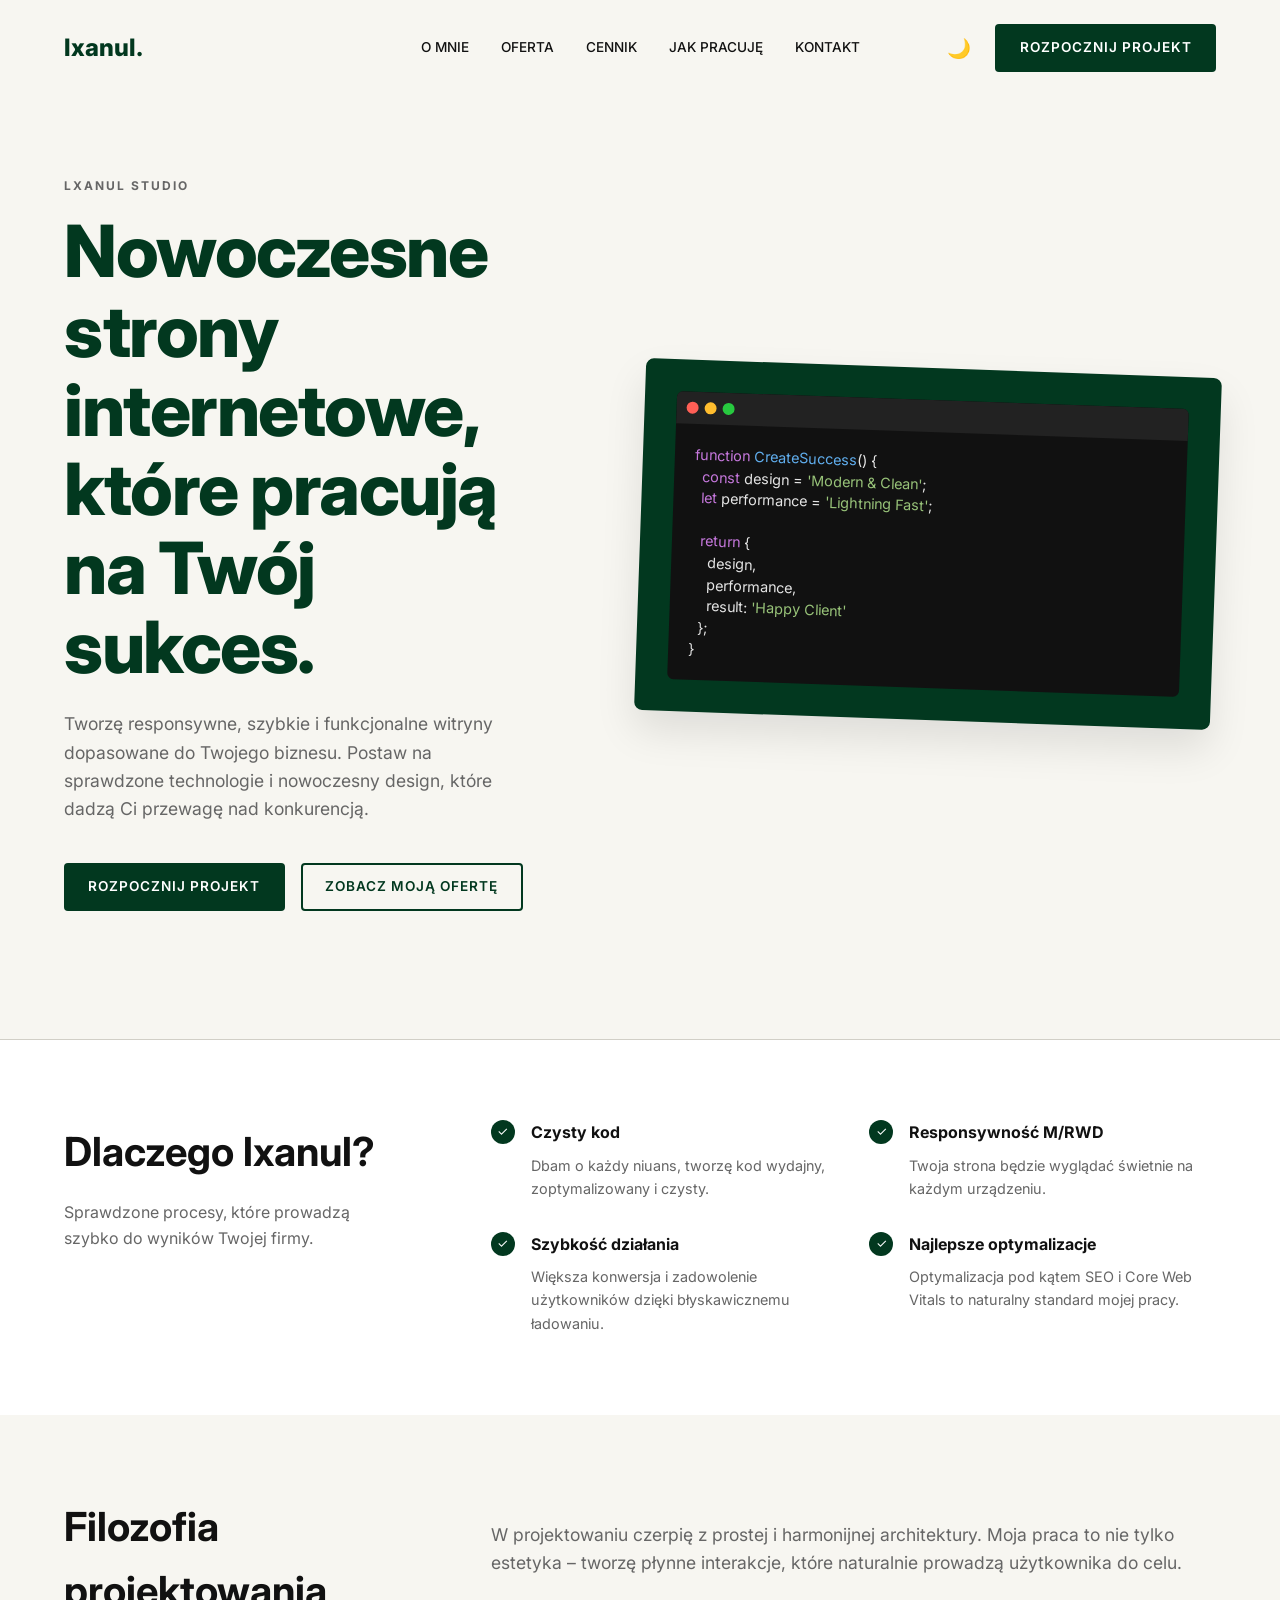
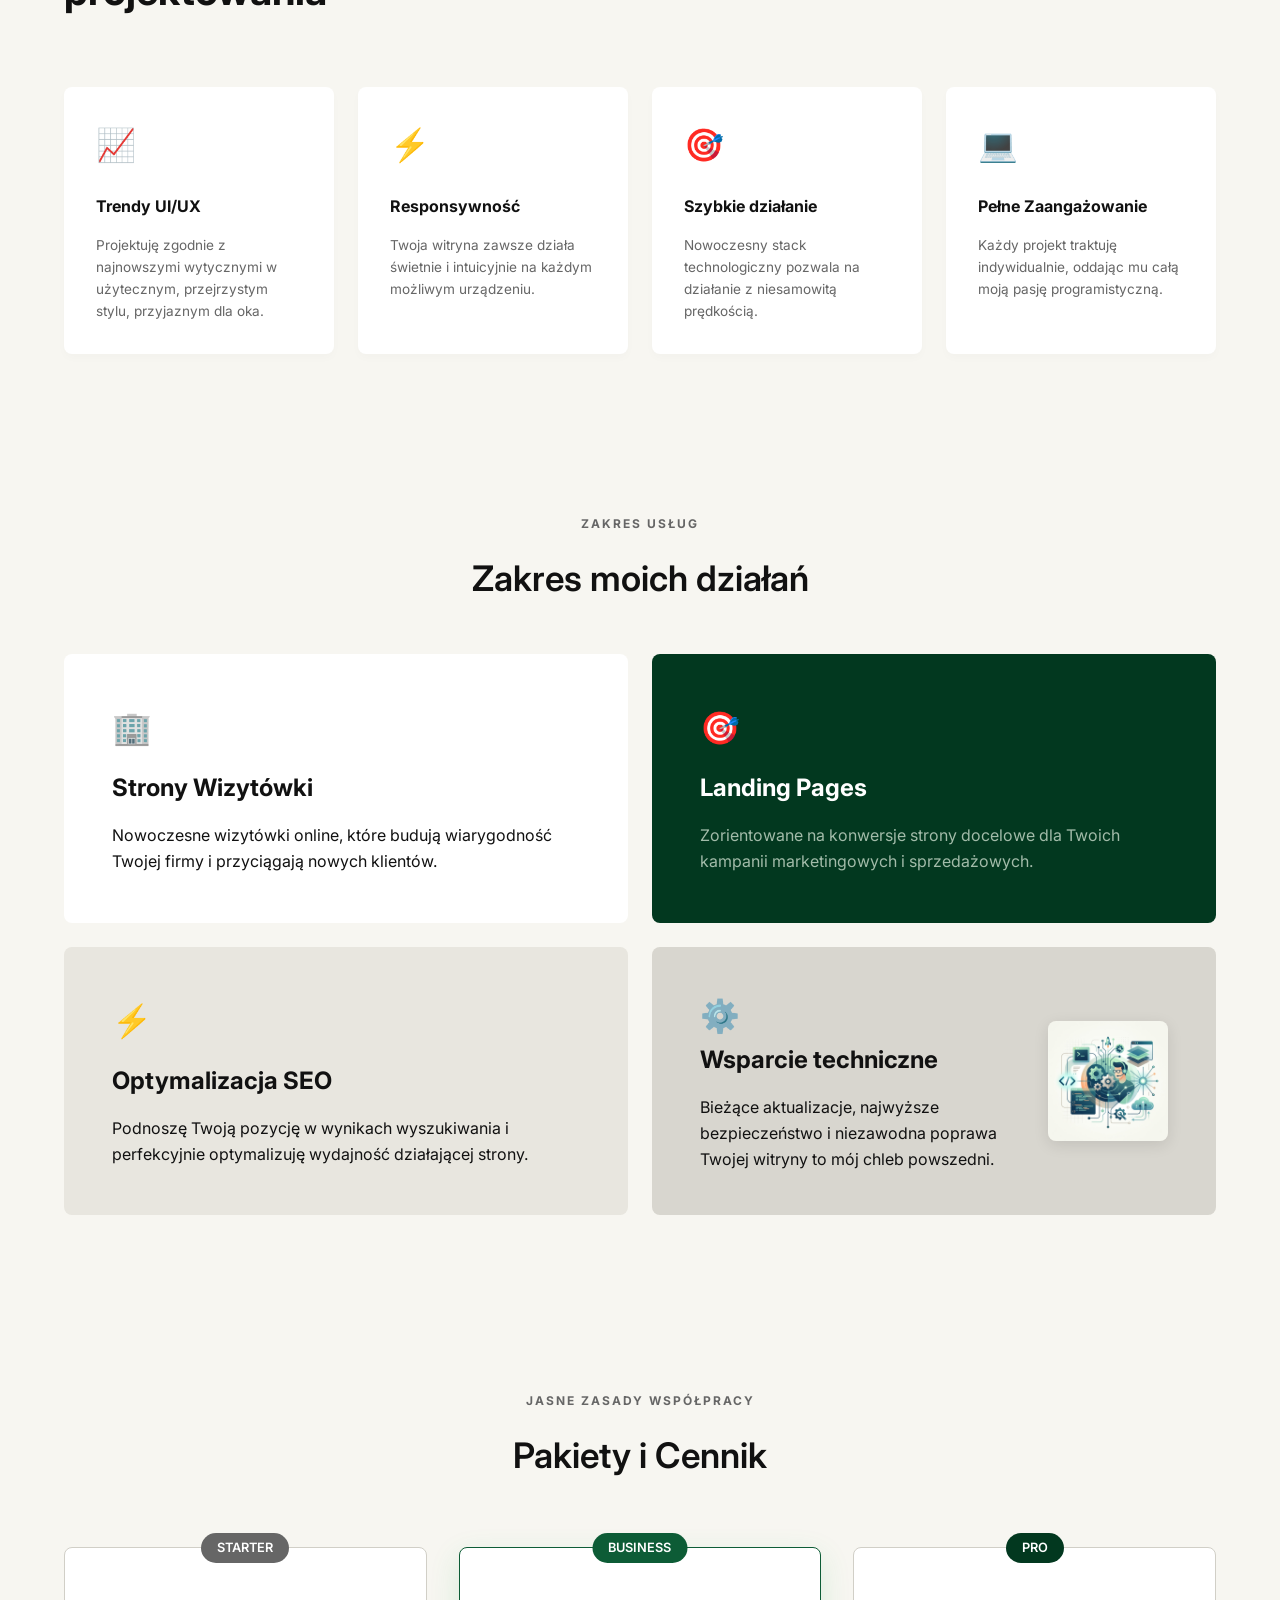
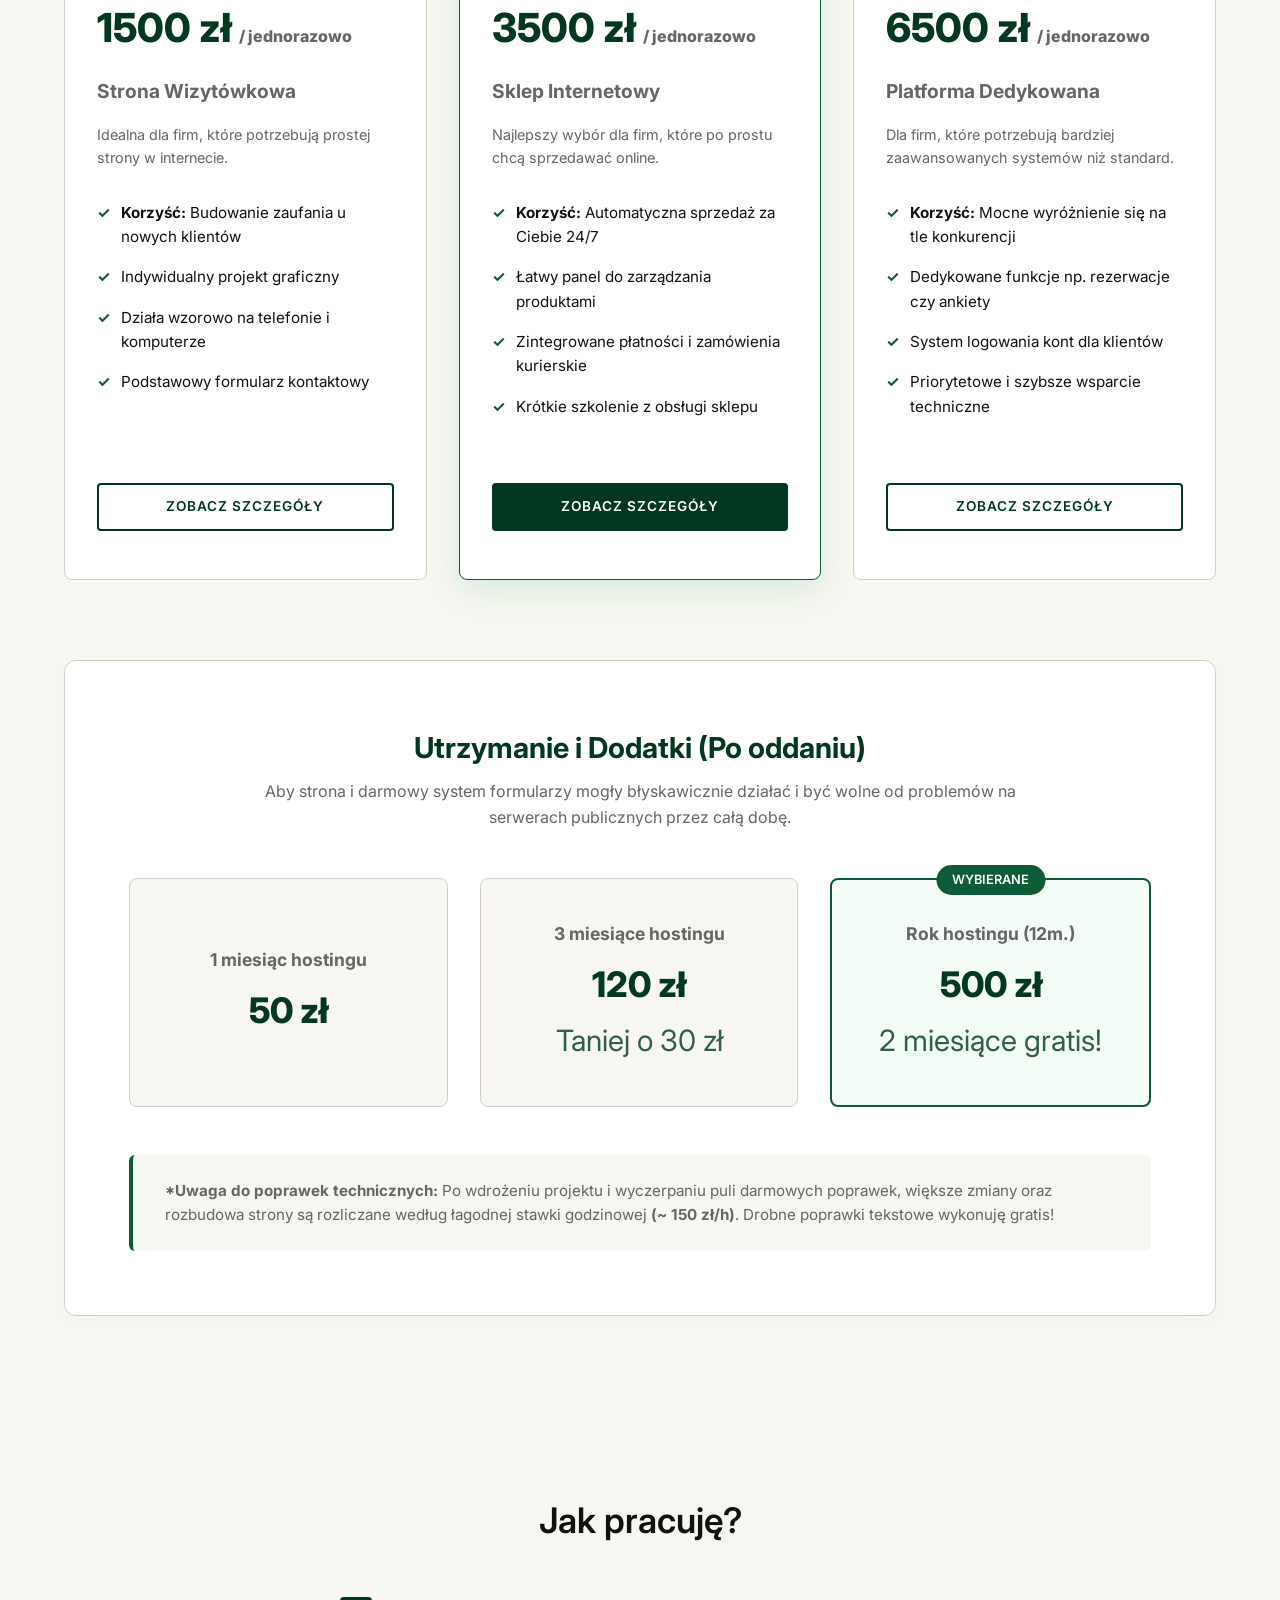
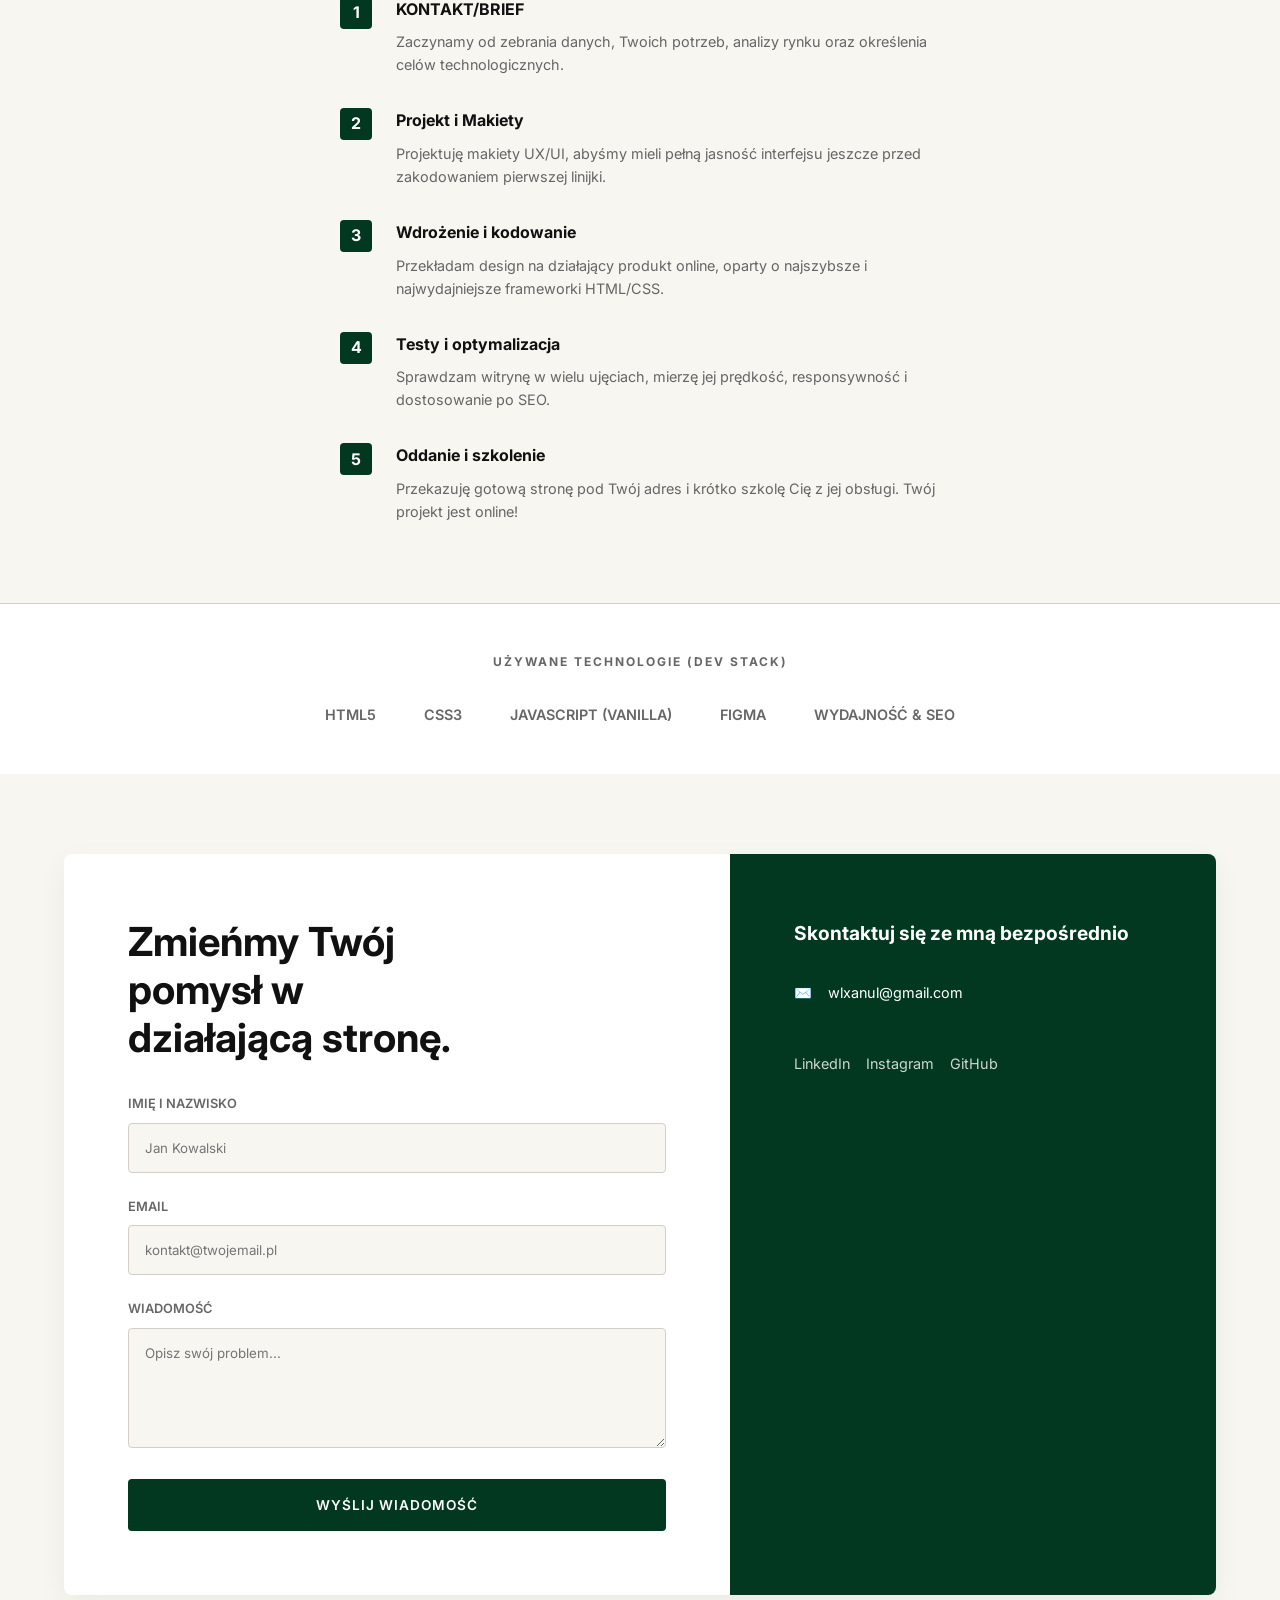
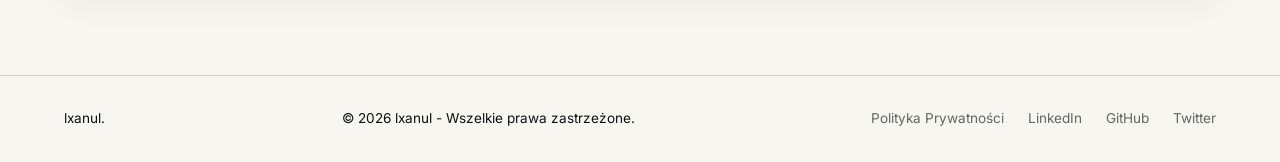
==== index.html @ 0b9d0432 "Add files via upload" ====
<!DOCTYPE html>
<html lang="pl">

<head>
    <meta charset="UTF-8">
    <meta name="viewport" content="width=device-width, initial-scale=1.0">

    <!-- Podstawowe Meta Tagi SEO -->
    <title>lxanul | Nowoczesne i szybkie strony internetowe</title>
    <meta name="description"
        content="Projektowanie i tworzenie nowoczesnych, wydajnych i responsywnych stron internetowych. Od landing pages po zaawansowane witryny dla firm. Zbuduj ze mną swoją przewagę w sieci.">
    <meta name="keywords"
        content="tworzenie stron, strony internetowe, frontend developer, web design, optymalizacja SEO, szybkie strony, responsywne strony">
    <meta name="author" content="lxanul">
    <meta name="robots" content="index, follow">
    <link rel="canonical" href="https://lxanul.com/">

    <!-- Open Graph (Facebook, LinkedIn) -->
    <meta property="og:title" content="lxanul | Nowoczesne i szybkie strony internetowe">
    <meta property="og:description"
        content="Projektowanie nowoczesnych, wydajnych i w 100% responsywnych stron internetowych dla Twojego biznesu.">
    <meta property="og:type" content="website">
    <meta property="og:url" content="https://lxanul.com/">

    <!-- Twitter Card -->
    <meta name="twitter:card" content="summary_large_image">
    <meta name="twitter:title" content="lxanul | Nowoczesne i szybkie strony internetowe">
    <meta name="twitter:description"
        content="Tworzę nowoczesne witryny internetowe. Szybkość i optymalizacja, którym możesz zaufać.">

    <link href="https://fonts.googleapis.com/css2?family=Inter:wght@400;500;600;700;800&display=swap" rel="stylesheet">
    <link rel="icon" type="image/svg+xml" href="favicon.svg?v=6">
    <link rel="icon" type="image/png" href="favicon.png?v=6">
    <link rel="apple-touch-icon" href="favicon.png?v=6">
    <link rel="stylesheet" href="styles.css">
</head>

<body>

    <!-- Navbar -->
    <header class="navbar">
        <div class="logo">lxanul.</div>
        <nav class="nav-links">
            <a href="#dlaczego">O mnie</a>
            <a href="#zakres">Oferta</a>
            <a href="#cennik">Cennik</a>
            <a href="#proces">Jak pracuję</a>
            <a href="#kontakt">Kontakt</a>
        </nav>
        <div class="nav-actions">
            <button id="theme-toggle" class="theme-btn" aria-label="Zmień motyw"
                title="Zmień tryb jasny/ciemny">🌙</button>
            <a href="#kontakt" class="btn btn-primary">Rozpocznij projekt</a>
        </div>
    </header>

    <main>
        <!-- Hero -->
        <section id="start" class="hero">
            <div class="hero-content">
                <span class="suptitle">LXANUL STUDIO</span>
                <h1>Nowoczesne strony internetowe, które pracują na Twój sukces.</h1>
                <p>Tworzę responsywne, szybkie i funkcjonalne witryny dopasowane do Twojego biznesu. Postaw na
                    sprawdzone
                    technologie i nowoczesny design, które dadzą Ci przewagę nad konkurencją.</p>
                <div class="hero-buttons">
                    <a href="#kontakt" class="btn btn-primary">ROZPOCZNIJ PROJEKT</a>
                    <a href="#zakres" class="btn btn-outline">ZOBACZ MOJĄ OFERTĘ</a>
                </div>
            </div>
            <div class="hero-image">
                <div class="code-editor">
                    <div class="editor-header">
                        <span class="dot red"></span>
                        <span class="dot yellow"></span>
                        <span class="dot green"></span>
                    </div>
                    <div class="editor-body">
                        <pre><code><span class="keyword">function</span> <span class="tag">CreateSuccess</span>() {
  <span class="keyword">const</span> design = <span class="string">'Modern & Clean'</span>;
  <span class="keyword">let</span> performance = <span class="string">'Lightning Fast'</span>;
  
  <span class="keyword">return</span> {
    design,
    performance,
    result: <span class="string">'Happy Client'</span>
  };
}</code></pre>
                    </div>
                </div>
            </div>
        </section>

        <!-- Dlaczego lxanul? -->
        <section id="dlaczego" class="features-section reveal">
            <div class="features-header">
                <h2>Dlaczego lxanul?</h2>
                <p>Sprawdzone procesy, które prowadzą szybko do wyników Twojej firmy.</p>
            </div>
            <div class="features-list">
                <div class="feature-item">
                    <div class="icon-check">✓</div>
                    <div>
                        <h4>Czysty kod</h4>
                        <p>Dbam o każdy niuans, tworzę kod wydajny, zoptymalizowany i czysty.</p>
                    </div>
                </div>
                <div class="feature-item">
                    <div class="icon-check">✓</div>
                    <div>
                        <h4>Responsywność M/RWD</h4>
                        <p>Twoja strona będzie wyglądać świetnie na każdym urządzeniu.</p>
                    </div>
                </div>
                <div class="feature-item">
                    <div class="icon-check">✓</div>
                    <div>
                        <h4>Szybkość działania</h4>
                        <p>Większa konwersja i zadowolenie użytkowników dzięki błyskawicznemu ładowaniu.</p>
                    </div>
                </div>
                <div class="feature-item">
                    <div class="icon-check">✓</div>
                    <div>
                        <h4>Najlepsze optymalizacje</h4>
                        <p>Optymalizacja pod kątem SEO i Core Web Vitals to naturalny standard mojej pracy.</p>
                    </div>
                </div>
            </div>
        </section>

        <!-- Filozofia -->
        <section class="philosophy-section reveal">
            <div class="philosophy-content">
                <h2>Filozofia projektowania</h2>
                <p class="phil-desc">W projektowaniu czerpię z prostej i harmonijnej architektury. Moja praca to nie
                    tylko
                    estetyka – tworzę płynne interakcje, które naturalnie prowadzą użytkownika do celu.</p>
            </div>
            <div class="philosophy-grid">
                <div class="phil-card">
                    <span class="icon">📈</span>
                    <h4>Trendy UI/UX</h4>
                    <p>Projektuję zgodnie z najnowszymi wytycznymi w użytecznym, przejrzystym stylu, przyjaznym dla oka.
                    </p>
                </div>
                <div class="phil-card">
                    <span class="icon">⚡</span>
                    <h4>Responsywność</h4>
                    <p>Twoja witryna zawsze działa świetnie i intuicyjnie na każdym możliwym urządzeniu.</p>
                </div>
                <div class="phil-card">
                    <span class="icon">🎯</span>
                    <h4>Szybkie działanie</h4>
                    <p>Nowoczesny stack technologiczny pozwala na działanie z niesamowitą prędkością.</p>
                </div>
                <div class="phil-card">
                    <span class="icon">💻</span>
                    <h4>Pełne Zaangażowanie</h4>
                    <p>Każdy projekt traktuję indywidualnie, oddając mu całą moją pasję programistyczną.</p>
                </div>
            </div>
        </section>

        <!-- Zakres Działań -->
        <section id="zakres" class="services-section reveal">
            <span class="suptitle text-center">ZAKRES USŁUG</span>
            <h2 class="text-center section-title">Zakres moich działań</h2>

            <div class="services-grid">
                <div class="service-card light">
                    <span class="icon">🏢</span>
                    <h3>Strony Wizytówki</h3>
                    <p>Nowoczesne wizytówki online, które budują wiarygodność Twojej firmy i przyciągają nowych
                        klientów.</p>
                </div>

                <div class="service-card dark">
                    <span class="icon">🎯</span>
                    <h3>Landing Pages</h3>
                    <p>Zorientowane na konwersje strony docelowe dla Twoich kampanii marketingowych i sprzedażowych.</p>
                </div>

                <div class="service-card grey">
                    <span class="icon">⚡</span>
                    <h3>Optymalizacja SEO</h3>
                    <p>Podnoszę Twoją pozycję w wynikach wyszukiwania i perfekcyjnie optymalizuję wydajność działającej
                        strony.
                    </p>
                </div>

                <div class="service-card mixed">
                    <div class="mixed-content">
                        <span class="icon">⚙️</span>
                        <h3>Wsparcie techniczne</h3>
                        <p>Bieżące aktualizacje, najwyższe bezpieczeństwo i niezawodna poprawa Twojej witryny to mój
                            chleb powszedni.</p>
                    </div>
                    <div class="mixed-image"></div>
                </div>
            </div>
        </section>

        <!-- Zaufali (Tymczasowo Ukryte przed zdobyciem prawdziwych opinii) -->
        <!--
        <section class="testimonials reveal">
            <h3 class="italic-title">"Zaufali lxanul"</h3>
            <div class="testimonial-grid">
                <div class="testimonial-card">
                    <p>"Współpraca zlxanul to czysta przyjemność. Nasza strona odzyskała nie tylko rewelacyjny design,
                        ale rośnie o wiele szybciej. Klienci są w szoku pracy."</p>
                    <div class="author">
                        <div class="avatar">MK</div>
                        <div>
                            <strong>Michał Kowalski</strong>
                            <span>CEO - e-Commerce Brand</span>
                        </div>
                    </div>
                </div>
                <div class="testimonial-card">
                    <p>"Szukałam kogoś z pasją i znalazłam. Proces powstawania platformy z rzetelnymi doradztwem
                        technicznym przerosła wszelkie oczekiwania. Polecam każdemu..."</p>
                    <div class="author">
                        <div class="avatar green-bg">AN</div>
                        <div>
                            <strong>Anna Nowak</strong>
                            <span>Włascicielka Agencji SEO</span>
                        </div>
                    </div>
                </div>
            </div>
        </section>
        -->

        <!-- Cennik -->
        <section id="cennik" class="pricing-section reveal">
            <span class="suptitle text-center">JASNE ZASADY WSPÓŁPRACY</span>
            <h2 class="text-center section-title">Pakiety i Cennik</h2>

            <div class="pricing-grid">
                <!-- Starter Plan -->
                <div class="pricing-card">
                    <div class="badge" style="background: var(--text-muted);">STARTER</div>
                    <div class="price">1500 zł <span style="font-size: 1rem;">/ jednorazowo</span></div>
                    <h3>Strona Wizytówkowa</h3>
                    <p class="desc">Idealna dla firm, które potrzebują prostej strony w internecie.</p>
                    <ul class="features">
                        <li><strong>Korzyść:</strong> Budowanie zaufania u nowych klientów</li>
                        <li>Indywidualny projekt graficzny</li>
                        <li>Działa wzorowo na telefonie i komputerze</li>
                        <li>Podstawowy formularz kontaktowy</li>
                    </ul>
                    <a href="#kontakt" class="btn btn-outline" style="width:100%; text-align:center;">Zobacz
                        Szczegóły</a>
                </div>

                <!-- Business Plan -->
                <div class="pricing-card popular">
                    <div class="badge">BUSINESS</div>
                    <div class="price">3500 zł <span style="font-size: 1rem;">/ jednorazowo</span></div>
                    <h3>Sklep Internetowy</h3>
                    <p class="desc">Najlepszy wybór dla firm, które po prostu chcą sprzedawać online.</p>
                    <ul class="features">
                        <li><strong>Korzyść:</strong> Automatyczna sprzedaż za Ciebie 24/7</li>
                        <li>Łatwy panel do zarządzania produktami</li>
                        <li>Zintegrowane płatności i zamówienia kurierskie</li>
                        <li>Krótkie szkolenie z obsługi sklepu</li>
                    </ul>
                    <a href="#kontakt" class="btn btn-primary" style="width:100%; text-align:center;">Zobacz
                        Szczegóły</a>
                </div>

                <!-- Pro Plan -->
                <div class="pricing-card">
                    <div class="badge" style="background: var(--primary-dark);">PRO</div>
                    <div class="price">6500 zł <span style="font-size: 1rem;">/ jednorazowo</span></div>
                    <h3>Platforma Dedykowana</h3>
                    <p class="desc">Dla firm, które potrzebują bardziej zaawansowanych systemów niż standard.</p>
                    <ul class="features">
                        <li><strong>Korzyść:</strong> Mocne wyróżnienie się na tle konkurencji</li>
                        <li>Dedykowane funkcje np. rezerwacje czy ankiety</li>
                        <li>System logowania kont dla klientów</li>
                        <li>Priorytetowe i szybsze wsparcie techniczne</li>
                    </ul>
                    <a href="#kontakt" class="btn btn-outline" style="width:100%; text-align:center;">Zobacz
                        Szczegóły</a>
                </div>
            </div>

            <!-- Maintenance Module -->
            <div class="hosting-module reveal">
                <h3>Utrzymanie i Dodatki (Po oddaniu)</h3>
                <p>Aby strona i darmowy system formularzy mogły błyskawicznie działać i być wolne od problemów na
                    serwerach publicznych przez całą dobę.</p>
                <div class="hosting-grid">
                    <div class="host-item">
                        <h4>1 miesiąc hostingu</h4>
                        <div class="host-price">50 zł</div>
                    </div>
                    <div class="host-item">
                        <h4>3 miesiące hostingu</h4>
                        <div class="host-price">120 zł <small
                                style="display:block; font-weight:normal; opacity:0.8; margin-top:5px;">Taniej o 30
                                zł</small></div>
                    </div>
                    <div class="host-item highlighted">
                        <div class="badge">Wybierane</div>
                        <h4>Rok hostingu (12m.)</h4>
                        <div class="host-price">500 zł <small
                                style="display:block; font-weight:normal; opacity:0.8; margin-top:5px;">2 miesiące
                                gratis!</small></div>
                    </div>
                </div>
                <div class="revision-note">
                    <strong>*Uwaga do poprawek technicznych:</strong> Po wdrożeniu projektu i wyczerpaniu puli darmowych
                    poprawek, większe zmiany oraz rozbudowa strony są rozliczane według łagodnej stawki godzinowej
                    <strong>(~ 150 zł/h)</strong>. Drobne poprawki tekstowe wykonuję gratis!
                </div>
            </div>
        </section>

        <!-- Jak pracuję -->
        <section id="proces" class="process-section reveal">
            <h2 class="text-center section-title">Jak pracuję?</h2>
            <div class="process-list">
                <div class="process-item">
                    <div class="num">1</div>
                    <div class="process-text">
                        <h4>KONTAKT/BRIEF</h4>
                        <p>Zaczynamy od zebrania danych, Twoich potrzeb, analizy rynku oraz określenia celów
                            technologicznych.</p>
                    </div>
                </div>
                <div class="process-item">
                    <div class="num">2</div>
                    <div class="process-text">
                        <h4>Projekt i Makiety</h4>
                        <p>Projektuję makiety UX/UI, abyśmy mieli pełną jasność interfejsu jeszcze przed zakodowaniem
                            pierwszej linijki.</p>
                    </div>
                </div>
                <div class="process-item">
                    <div class="num">3</div>
                    <div class="process-text">
                        <h4>Wdrożenie i kodowanie</h4>
                        <p>Przekładam design na działający produkt online, oparty o najszybsze i najwydajniejsze
                            frameworki HTML/CSS.</p>
                    </div>
                </div>
                <div class="process-item">
                    <div class="num">4</div>
                    <div class="process-text">
                        <h4>Testy i optymalizacja</h4>
                        <p>Sprawdzam witrynę w wielu ujęciach, mierzę jej prędkość, responsywność i dostosowanie po SEO.
                        </p>
                    </div>
                </div>
                <div class="process-item">
                    <div class="num">5</div>
                    <div class="process-text">
                        <h4>Oddanie i szkolenie</h4>
                        <p>Przekazuję gotową stronę pod Twój adres i krótko szkolę Cię z jej obsługi. Twój projekt jest
                            online!</p>
                    </div>
                </div>
            </div>
        </section>

        <!-- Tech Stack -->
        <section class="tech-stack text-center reveal">
            <span class="suptitle">UŻYWANE TECHNOLOGIE (DEV STACK)</span>
            <div class="tech-icons">
                <span>HTML5</span>
                <span>CSS3</span>
                <span>JavaScript (Vanilla)</span>
                <span>Figma</span>
                <span>Wydajność & SEO</span>
            </div>
        </section>

        <!-- Contact Form -->
        <section id="kontakt" class="contact-section">
            <div class="contact-form">
                <h2>Zmieńmy Twój<br>pomysł w<br>działającą stronę.</h2>
                <form id="contactForm">
                    <input type="hidden" name="access_key" value="912b70fc-3c6e-4e73-8d52-05bc978e5959">
                    <div class="form-group">
                        <label>Imię i nazwisko</label>
                        <input type="text" name="name" placeholder="Jan Kowalski" required>
                    </div>
                    <div class="form-group">
                        <label>Email</label>
                        <input type="email" name="email" placeholder="kontakt@twojemail.pl" required>
                    </div>
                    <div class="form-group">
                        <label>Wiadomość</label>
                        <textarea name="message" placeholder="Opisz swój problem..." required></textarea>
                    </div>
                    <button type="submit" class="btn btn-primary submit-btn" id="submitBtn">WYŚLIJ WIADOMOŚĆ</button>
                    <div id="formResult"
                        style="display: none; margin-top: 15px; font-size: 0.9rem; font-weight: 600; text-align: center; border-radius: 4px;">
                    </div>
                </form>
            </div>
            <div class="contact-info">
                <h3>Skontaktuj się ze mną bezpośrednio</h3>
                <div class="info-item">
                    <span>✉️</span> wlxanul@gmail.com
                </div>
                <div class="socials">
                    <a href="#">LinkedIn</a>
                    <a href="#">Instagram</a>
                    <a href="#">GitHub</a>
                </div>
            </div>
        </section>
    </main>

    <!-- Footer -->
    <footer>
        <div class="logo">lxanul.</div>
        <div class="rights">© 2026 lxanul - Wszelkie prawa zastrzeżone.</div>
        <div class="footer-links">
            <a href="polityka-prywatnosci.html">Polityka Prywatności</a>
            <a href="#">LinkedIn</a>
            <a href="#">GitHub</a>
            <a href="#">Twitter</a>
        </div>
    </footer>

    <!-- Back to Top -->
    <a href="#start" id="backToTop" class="back-to-top" aria-label="Wróć na górę">&#8593;</a>

    <script>
        const backToTop = document.getElementById('backToTop');
        const navbar = document.querySelector('.navbar');
        window.addEventListener('scroll', () => {
            if (window.scrollY > 300) {
                backToTop.classList.add('show');
            } else {
                backToTop.classList.remove('show');
            }

            // Delayed hide sticky header
            if (window.scrollY > 50) {
                navbar.classList.add('scrolled');
            } else {
                navbar.classList.remove('scrolled');
            }
            if (window.scrollY > 400) {
                navbar.classList.add('hide');
            } else {
                navbar.classList.remove('hide');
            }
        });

        // Scroll Reveal Observer
        const observerOptions = { threshold: 0.1, rootMargin: "0px 0px -50px 0px" };
        const observer = new IntersectionObserver((entries) => {
            entries.forEach(entry => {
                if (entry.isIntersecting) {
                    entry.target.classList.add('visible');
                    observer.unobserve(entry.target);
                }
            });
        }, observerOptions);
        document.querySelectorAll('.reveal').forEach(el => observer.observe(el));

        // Bezprzeładowaniowy Formularz Kontaktowy (Web3Forms z Fetch API)
        const contactForm = document.getElementById('contactForm');
        const submitBtn = document.getElementById('submitBtn');
        const formResult = document.getElementById('formResult');

        if (contactForm) {
            contactForm.addEventListener('submit', function (e) {
                e.preventDefault(); // Zatrzymuje przeładowanie strony

                const formData = new FormData(contactForm);
                const object = Object.fromEntries(formData);
                const json = JSON.stringify(object);

                submitBtn.innerHTML = "WYSYŁANIE... ⏳";
                submitBtn.style.opacity = "0.7";
                submitBtn.style.pointerEvents = "none";

                fetch('https://api.web3forms.com/submit', {
                    method: 'POST',
                    headers: {
                        'Content-Type': 'application/json',
                        'Accept': 'application/json'
                    },
                    body: json
                })
                    .then(async (response) => {
                        let json = await response.json();
                        if (response.status == 200) {
                            formResult.style.display = "block";
                            formResult.style.color = "var(--primary-dark)";
                            formResult.style.backgroundColor = "rgba(39,201,63,0.15)";
                            formResult.style.padding = "12px";
                            formResult.innerHTML = "Sukces! Wiadomość została do nas wysłana.";
                            contactForm.reset();
                        } else {
                            formResult.style.display = "block";
                            formResult.style.color = "#d9534f";
                            formResult.style.padding = "12px";
                            formResult.style.backgroundColor = "rgba(217,83,79,0.1)";
                            formResult.innerHTML = json.message || "Coś poszło nie tak. Spróbuj ponownie.";
                        }
                    })
                    .catch(error => {
                        formResult.style.display = "block";
                        formResult.style.color = "#d9534f";
                        formResult.style.padding = "12px";
                        formResult.style.backgroundColor = "rgba(217,83,79,0.1)";
                        formResult.innerHTML = "Błąd serwera. Sprawdź połączenie internetowe.";
                    })
                    .finally(() => {
                        submitBtn.innerHTML = "WYŚLIJ WIADOMOŚĆ";
                        submitBtn.style.opacity = "1";
                        submitBtn.style.pointerEvents = "auto";
                        setTimeout(() => {
                            formResult.style.display = "none";
                        }, 6000);
                    });
            });
        }

        // --- Dark Mode Logic ---
        const themeBtn = document.getElementById('theme-toggle');
        const currentTheme = localStorage.getItem('theme');
        // Zastosuj tryb z pamięci
        if (currentTheme === 'dark') {
            document.body.classList.add('dark-mode');
            if (themeBtn) themeBtn.innerText = '☀️';
        }

        if (themeBtn) {
            themeBtn.addEventListener('click', () => {
                document.body.classList.toggle('dark-mode');
                let theme = 'light';
                // domyślnie jest jasny
                if (document.body.classList.contains('dark-mode')) {
                    theme = 'dark';
                    themeBtn.innerText = '☀️';
                } else {
                    themeBtn.innerText = '🌙';
                }
                localStorage.setItem('theme', theme);
            });
        }
    </script>
</body>

</html>
---- styles.css ----
/* Basic Reset and Variables */
:root {
    --bg-cream: #f7f6f1;
    --primary-dark: #02381f;
    --primary-light: #0d5c36;
    --text-main: #111111;
    --text-muted: #666666;
    --white: #ffffff;
    --border-color: #d1cfc7;
    --transition: 0.3s ease;
}

body.dark-mode {
    --bg-cream: #121212;
    --primary-dark: #f5f5f5; /* Klasyczna biel dla tytułów i logo zamiast rażącej bieli */
    --primary-light: #2eb85c; /* Bardziej naturalna, łagodniejsza zieleń dla przycisków */
    --text-main: #cccccc;
    --text-muted: #888888;
    --white: #1a1a1a;
    --border-color: #333333;
}

body.dark-mode .navbar.scrolled {
    background-color: rgba(18, 18, 18, 0.85);
}
body.dark-mode .mixed { background: #2a2a2a; }
body.dark-mode .grey { background: #181818; }
body.dark-mode .dark { background: #000000; }
body.dark-mode .light { background: #1e1e1e; }
body.dark-mode .btn-primary { 
    background-color: var(--primary-light);
    color: #121212; 
}
body.dark-mode .btn-primary:hover {
    background-color: var(--primary-dark);
    color: #121212;
}

.nav-actions {
    display: flex;
    align-items: center;
    gap: 1.5rem;
}
body.dark-mode .contact-info { color: #121212; }
body.dark-mode .contact-info .socials a { color: #121212; }

* {
    margin: 0;
    padding: 0;
    box-sizing: border-box;
    font-family: 'Inter', sans-serif;
}

body {
    background-color: var(--bg-cream);
    color: var(--text-main);
    line-height: 1.6;
}

/* Typography Utility */
.suptitle {
    font-size: 0.75rem;
    font-weight: 700;
    letter-spacing: 2px;
    text-transform: uppercase;
    color: var(--text-muted);
    display: block;
    margin-bottom: 1rem;
}
.text-center { text-align: center; }
.section-title {
    font-size: 2.2rem;
    margin-bottom: 3rem;
    font-weight: 600;
}

/* Buttons */
.btn {
    display: inline-block;
    padding: 0.7rem 1.4rem;
    border-radius: 4px;
    font-size: 0.85rem;
    font-weight: 600;
    text-decoration: none;
    text-transform: uppercase;
    letter-spacing: 1px;
    transition: var(--transition);
    cursor: pointer;
    border: 2px solid transparent;
}

.btn-primary {
    background-color: var(--primary-dark);
    color: var(--white);
}
.btn-primary:hover {
    background-color: var(--primary-light);
    box-shadow: 0 5px 15px rgba(2, 56, 31, 0.3);
    transform: translateY(-2px);
}

.btn-outline {
    background-color: transparent;
    color: var(--primary-dark);
    border-color: var(--primary-dark);
}
.btn-outline:hover {
    background-color: var(--primary-dark);
    color: var(--white);
}

/* Navbar */
.navbar {
    display: flex;
    justify-content: space-between;
    align-items: center;
    padding: 1.5rem 5%;
    background-color: var(--bg-cream);
    position: sticky;
    top: 0;
    z-index: 1000;
    transition: transform 0.4s ease-in-out, box-shadow 0.4s ease-in-out;
}
.navbar.hide {
    transform: translateY(-100%);
}
.navbar.scrolled {
    box-shadow: 0 4px 20px rgba(0,0,0,0.06);
    background-color: rgba(247, 246, 241, 0.85);
    backdrop-filter: blur(12px);
    -webkit-backdrop-filter: blur(12px);
}
.navbar .logo {
    font-weight: 800;
    font-size: 1.5rem;
    color: var(--primary-dark);
}
.nav-links {
    display: flex;
    gap: 2rem;
    align-items: center;
    position: absolute;
    left: 50%;
    transform: translateX(-50%);
}
.nav-links a {
    text-decoration: none;
    color: var(--text-main);
    font-size: 0.85rem;
    font-weight: 500;
    text-transform: uppercase;
    transition: var(--transition);
}
.nav-links a:hover {
    color: var(--primary-light);
}

.theme-btn {
    background: none;
    border: none;
    cursor: pointer;
    font-size: 1.2rem;
    transition: var(--transition);
    vertical-align: middle;
}
.theme-btn:hover {
    transform: scale(1.15);
}

/* Hero Section */
.hero {
    display: flex;
    align-items: center;
    padding: 5rem 5% 8rem;
    gap: 4rem;
}
.hero-content {
    flex: 1;
}
.hero-content h1 {
    font-size: clamp(2.5rem, 6vw, 4.5rem);
    line-height: 1.1;
    margin-bottom: 1.5rem;
    font-weight: 800;
    letter-spacing: -1.5px;
    color: var(--primary-dark);
    max-width: 95%;
}
.hero-content p {
    font-size: 1.1rem;
    color: var(--text-muted);
    margin-bottom: 2.5rem;
    max-width: 90%;
}
.hero-buttons {
    display: flex;
    gap: 1rem;
}

.hero-image {
    flex: 1;
    background: var(--primary-dark);
    border-radius: 8px;
    padding: 2rem;
    box-shadow: 0 20px 40px rgba(0,0,0,0.1);
    transform: rotate(2deg);
    transition: var(--transition);
}
.hero-image:hover {
    transform: rotate(0deg);
}

.code-editor {
    background: #111;
    border-radius: 6px;
    overflow: hidden;
    color: #e5e5e5;
    font-family: monospace;
}
.editor-header {
    background: #222;
    padding: 10px;
    display: flex;
    gap: 6px;
}
.dot {
    width: 12px;
    height: 12px;
    border-radius: 50%;
}
.dot.red { background: #ff5f56; }
.dot.yellow { background: #ffbd2e; }
.dot.green { background: #27c93f; }
.editor-body {
    padding: 20px;
    font-size: 0.9rem;
    line-height: 1.5;
}
.editor-body .keyword { color: #c678dd; }
.editor-body .tag { color: #61afef; }
.editor-body .string { color: #98c379; }

/* Dlaczego lxanul? */
.features-section {
    display: flex;
    padding: 5rem 5%;
    gap: 4rem;
    background: var(--white);
    border-top: 1px solid var(--border-color);
}
.features-header {
    flex: 1;
}
.features-header h2 {
    font-size: 2.5rem;
    margin-bottom: 1rem;
}
.features-header p {
    color: var(--text-muted);
    max-width: 80%;
}
.features-list {
    flex: 2;
    display: grid;
    grid-template-columns: 1fr 1fr;
    gap: 2rem;
}
.feature-item {
    display: flex;
    gap: 1rem;
}
.icon-check {
    width: 24px;
    height: 24px;
    background: var(--primary-dark);
    color: var(--white);
    border-radius: 50%;
    display: flex;
    align-items: center;
    justify-content: center;
    font-size: 0.8rem;
    flex-shrink: 0;
}
.feature-item h4 {
    margin-bottom: 0.5rem;
}
.feature-item p {
    font-size: 0.9rem;
    color: var(--text-muted);
}

/* Filozofia projektowania */
.philosophy-section {
    padding: 5rem 5%;
    background: var(--bg-cream);
}
.philosophy-content {
    display: flex;
    gap: 4rem;
    margin-bottom: 4rem;
    align-items: baseline;
}
.philosophy-content h2 {
    flex: 1;
    font-size: 2.5rem;
}
.philosophy-content .phil-desc {
    flex: 2;
    font-size: 1.1rem;
    color: var(--text-muted);
}
.philosophy-grid {
    display: grid;
    grid-template-columns: repeat(4, 1fr);
    gap: 1.5rem;
}
.phil-card {
    background: var(--white);
    padding: 2rem;
    border-radius: 8px;
    box-shadow: 0 4px 10px rgba(0,0,0,0.02);
}
.phil-card .icon {
    font-size: 2rem;
    margin-bottom: 1.5rem;
    display: block;
}
.phil-card h4 {
    margin-bottom: 1rem;
}
.phil-card p {
    font-size: 0.85rem;
    color: var(--text-muted);
}

/* Zakres Działań */
.services-section {
    padding: 5rem 5%;
    background: var(--bg-cream);
}
.services-grid {
    display: grid;
    grid-template-columns: 1fr 1fr;
    grid-template-rows: 1fr 1fr;
    gap: 1.5rem;
}
.service-card {
    padding: 3rem;
    border-radius: 8px;
    display: flex;
    flex-direction: column;
    justify-content: center;
}
.service-card .icon {
    font-size: 2rem;
    margin-bottom: 1rem;
}
.service-card h3 {
    font-size: 1.5rem;
    margin-bottom: 1rem;
}
.light {
    background: var(--white);
}
.dark {
    background: var(--primary-dark);
    color: var(--white);
}
.dark p { color: #a2bba9; }
.grey {
    background: #e8e6df;
}
.mixed {
    background: #d8d6cf;
    display: flex;
    flex-direction: row;
    align-items: center;
    gap: 2rem;
    padding: 2rem 3rem;
}
.mixed-content {
    flex: 1;
}
.mixed-image {
    width: 120px;
    height: 120px;
    background: url('support-graphic.png') center/cover;
    border-radius: 8px;
    box-shadow: 0 4px 15px rgba(0,0,0,0.1);
}

/* Zaufali lxanul */
.testimonials {
    padding: 5rem 5%;
    background: var(--white);
    border-top: 1px solid var(--border-color);
}
.italic-title {
    text-align: center;
    font-style: italic;
    font-weight: 400;
    color: var(--text-muted);
    font-size: 1.5rem;
    margin-bottom: 3rem;
}
.testimonial-grid {
    display: grid;
    grid-template-columns: 1fr 1fr;
    gap: 2rem;
}
.testimonial-card {
    background: var(--bg-cream);
    padding: 3rem;
    border-radius: 8px;
}
.testimonial-card p {
    font-size: 1.1rem;
    margin-bottom: 2rem;
    font-style: italic;
}
.author {
    display: flex;
    align-items: center;
    gap: 1rem;
}
.avatar {
    width: 40px;
    height: 40px;
    background: var(--primary-dark);
    color: var(--white);
    border-radius: 50%;
    display: flex;
    align-items: center;
    justify-content: center;
    font-weight: bold;
    font-size: 0.8rem;
}
.green-bg { background: var(--primary-light); }
.author strong { display: block; font-size: 0.9rem; }
.author span { font-size: 0.8rem; color: var(--text-muted); }

/* Jak pracuję */
.process-section {
    padding: 5rem 5%;
    background: var(--bg-cream);
}
.process-list {
    max-width: 600px;
    margin: 0 auto;
    display: flex;
    flex-direction: column;
    gap: 2rem;
}
.process-item {
    display: flex;
    gap: 1.5rem;
    align-items: flex-start;
}
.num {
    width: 32px;
    height: 32px;
    background: var(--primary-dark);
    color: var(--white);
    border-radius: 4px;
    display: flex;
    align-items: center;
    justify-content: center;
    font-weight: bold;
    flex-shrink: 0;
}
.process-text h4 {
    margin-bottom: 0.5rem;
    font-size: 1rem;
}
.process-text p {
    font-size: 0.9rem;
    color: var(--text-muted);
}

/* Tech Stack */
.tech-stack {
    padding: 3rem 5%;
    background: var(--white);
    border-top: 1px solid var(--border-color);
}
.tech-icons {
    display: flex;
    justify-content: center;
    gap: 3rem;
    flex-wrap: wrap;
    margin-top: 2rem;
}
.tech-icons span {
    font-size: 0.9rem;
    font-weight: 600;
    color: var(--text-muted);
    text-transform: uppercase;
}

/* Contact Section */
.contact-section {
    display: flex;
    margin: 5rem 5%;
    border-radius: 8px;
    overflow: hidden;
    box-shadow: 0 10px 30px rgba(0,0,0,0.05);
}
.contact-form {
    flex: 1.5;
    background: var(--white);
    padding: 4rem;
}
.contact-form h2 {
    font-size: 2.5rem;
    line-height: 1.2;
    margin-bottom: 2rem;
}
.form-group {
    margin-bottom: 1.5rem;
}
.form-group label {
    display: block;
    font-size: 0.8rem;
    text-transform: uppercase;
    font-weight: 600;
    color: var(--text-muted);
    margin-bottom: 0.5rem;
}
.form-group input, .form-group textarea {
    width: 100%;
    padding: 1rem;
    border: 1px solid var(--border-color);
    border-radius: 4px;
    background: var(--bg-cream);
    color: var(--text-main);
    font-family: inherit;
}
.form-group textarea {
    min-height: 120px;
    resize: vertical;
}
.submit-btn {
    width: 100%;
    padding: 1rem;
}

.contact-info {
    flex: 1;
    background: var(--primary-dark);
    color: var(--white);
    padding: 4rem;
}
.contact-info h3 {
    margin-bottom: 2rem;
    font-size: 1.2rem;
}
.info-item {
    margin-bottom: 1rem;
    display: flex;
    align-items: center;
    gap: 1rem;
    font-size: 0.9rem;
}
.socials {
    margin-top: 3rem;
    display: flex;
    gap: 1rem;
}
.socials a {
    color: var(--white);
    text-decoration: none;
    font-size: 0.9rem;
    opacity: 0.8;
}
.socials a:hover {
    opacity: 1;
    text-decoration: underline;
}

/* Footer */
footer {
    display: flex;
    justify-content: space-between;
    align-items: center;
    padding: 2rem 5%;
    background: var(--bg-cream);
    border-top: 1px solid var(--border-color);
    font-size: 0.85rem;
}
.footer-links {
    display: flex;
    gap: 1.5rem;
}
.footer-links a {
    color: var(--text-muted);
    text-decoration: none;
}

/* Pricing Section */
.pricing-section {
    padding: 6rem 5%;
}
.pricing-grid {
    display: grid;
    grid-template-columns: repeat(3, 1fr);
    gap: 2rem;
    margin-top: 4rem;
}
.pricing-card {
    background: var(--white);
    border: 1px solid var(--border-color);
    border-radius: 8px;
    padding: 3rem 2rem;
    position: relative;
    transition: transform 0.4s ease, box-shadow 0.4s ease;
    display: flex;
    flex-direction: column;
}
.pricing-card:hover {
    transform: translateY(-10px);
    box-shadow: 0 15px 30px rgba(0,0,0,0.08);
}
.pricing-card.popular {
    border-color: var(--primary-light);
    box-shadow: 0 10px 30px rgba(46, 184, 92, 0.15);
}
.pricing-card .badge {
    position: absolute;
    top: -15px;
    left: 50%;
    transform: translateX(-50%);
    background: var(--primary-light);
    color: #fff;
    padding: 0.3rem 1rem;
    border-radius: 20px;
    font-size: 0.8rem;
    font-weight: 600;
    text-transform: uppercase;
}
.pricing-card h3 {
    font-size: 1.2rem;
    color: var(--text-muted);
    margin-bottom: 1rem;
}
.pricing-card .price {
    font-size: 2.5rem;
    font-weight: 800;
    color: var(--primary-dark);
    margin-bottom: 1rem;
}
.pricing-card .price span {
    font-size: 1.2rem;
    color: var(--text-muted);
}
.pricing-card .desc {
    font-size: 0.9rem;
    color: var(--text-muted);
    margin-bottom: 2rem;
    min-height: 40px;
}
.pricing-card .features {
    list-style: none;
    margin-bottom: 3rem;
    flex-grow: 1;
}
.pricing-card .features li {
    position: relative;
    padding-left: 1.5rem;
    margin-bottom: 1rem;
    font-size: 0.95rem;
}
.pricing-card .features li::before {
    content: "✓";
    position: absolute;
    left: 0;
    color: var(--primary-light);
    font-weight: bold;
}

/* Hosting Module */
.hosting-module {
    margin-top: 5rem;
    background: var(--white);
    border: 1px solid var(--border-color);
    border-radius: 12px;
    padding: 4rem;
    text-align: center;
    box-shadow: 0 4px 20px rgba(0,0,0,0.02);
}
.hosting-module h3 {
    font-size: 1.8rem;
    color: var(--primary-dark);
    margin-bottom: 0.5rem;
}
.hosting-module p {
    color: var(--text-muted);
    max-width: 800px;
    margin: 0 auto;
}
.hosting-grid {
    display: flex;
    justify-content: center;
    gap: 2rem;
    margin: 3rem 0;
    flex-wrap: wrap;
}
.host-item {
    background: var(--bg-cream);
    padding: 2.5rem 2rem;
    border-radius: 8px;
    min-width: 200px;
    flex: 1;
    border: 1px solid var(--border-color);
    transition: transform 0.3s ease, border-color 0.3s ease, box-shadow 0.3s ease;
    display: flex;
    flex-direction: column;
    justify-content: center;
}
.host-item:hover {
    transform: translateY(-5px);
    border-color: var(--primary-light);
    box-shadow: 0 10px 20px rgba(0,0,0,0.05);
}
.host-item.highlighted {
    border: 2px solid var(--primary-light);
    background: rgba(46, 184, 92, 0.05);
    position: relative;
}
.host-item.highlighted .badge {
    position: absolute;
    top: -15px;
    left: 50%;
    transform: translateX(-50%);
    background: var(--primary-light);
    color: #fff;
    padding: 0.3rem 1rem;
    border-radius: 20px;
    font-size: 0.8rem;
    font-weight: 600;
    text-transform: uppercase;
}
.host-item h4 {
    font-size: 1.1rem;
    color: var(--text-muted);
    margin-bottom: 0.5rem;
}
.host-price {
    font-size: 2.2rem;
    font-weight: 800;
    color: var(--primary-dark);
}
.revision-note {
    background: var(--bg-cream);
    padding: 1.5rem 2rem;
    border-radius: 6px;
    font-size: 0.95rem;
    color: var(--text-muted);
    text-align: left;
    border-left: 4px solid var(--primary-light);
    margin-top: 3rem;
}

/* Responsive */
@media (max-width: 900px) {
    .hero, .features-section, .philosophy-content, .contact-section {
        flex-direction: column;
    }
    .hero-content h1 { font-size: clamp(2.2rem, 8vw, 3rem); }
    .features-list, .philosophy-grid, .services-grid, .testimonial-grid, .pricing-grid {
        grid-template-columns: 1fr;
    }
    .hosting-module { padding: 2rem; }
    .hosting-grid { flex-direction: column; }
    .nav-links { display: none; }
}

/* Scroll Reveal Animations */
.reveal {
    opacity: 0;
    transform: translateY(30px);
    transition: all 0.8s cubic-bezier(0.5, 0, 0, 1);
}
.reveal.visible {
    opacity: 1;
    transform: translateY(0);
}

/* Back to Top Arrow */
.back-to-top {
    position: fixed;
    bottom: 30px;
    right: 30px;
    background: var(--primary-dark);
    color: var(--white);
    width: 50px;
    height: 50px;
    border-radius: 50%;
    display: flex;
    justify-content: center;
    align-items: center;
    text-decoration: none;
    font-size: 1.5rem;
    box-shadow: 0 4px 10px rgba(0,0,0,0.2);
    opacity: 0;
    visibility: hidden;
    transform: translateY(20px);
    transition: all 0.3s ease;
    z-index: 1000;
}
.back-to-top.show {
    opacity: 1;
    visibility: visible;
    transform: translateY(0);
}
.back-to-top:hover {
    background: var(--primary-light);
    transform: translateY(-5px);
}
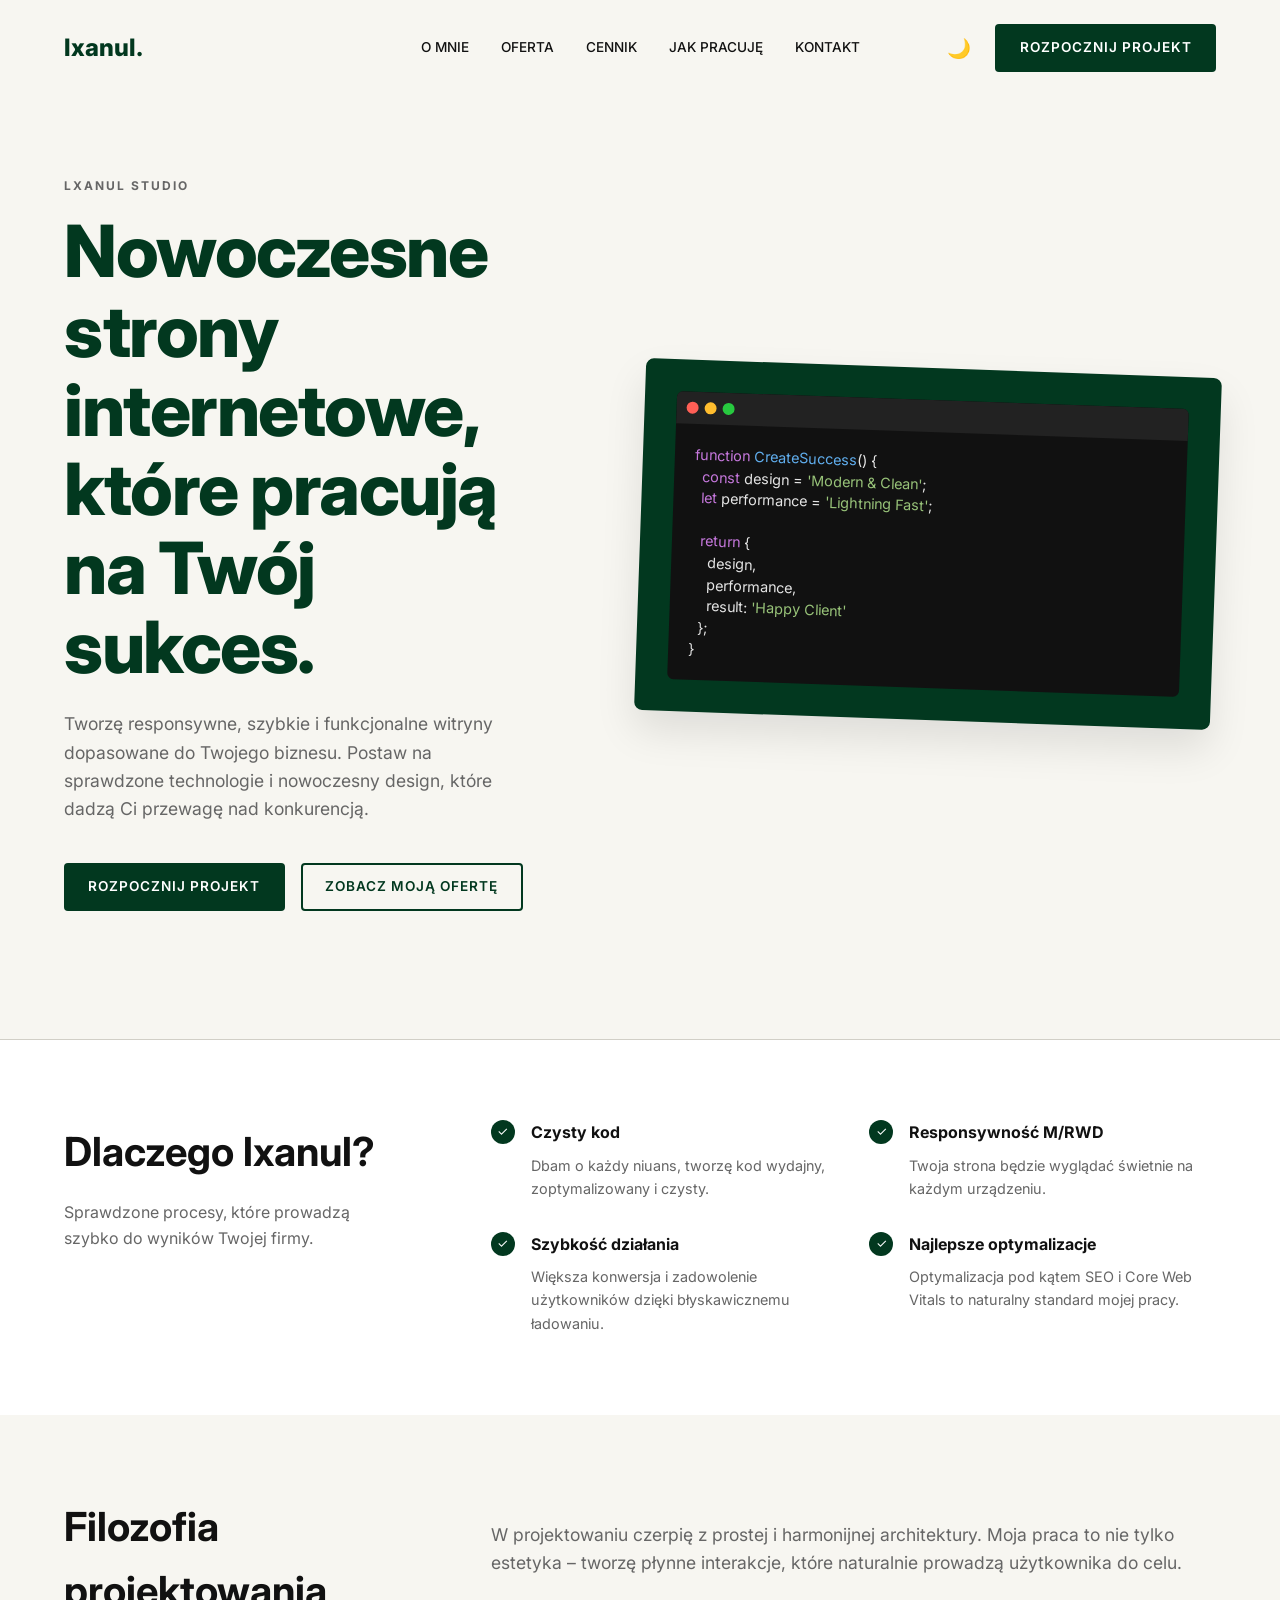
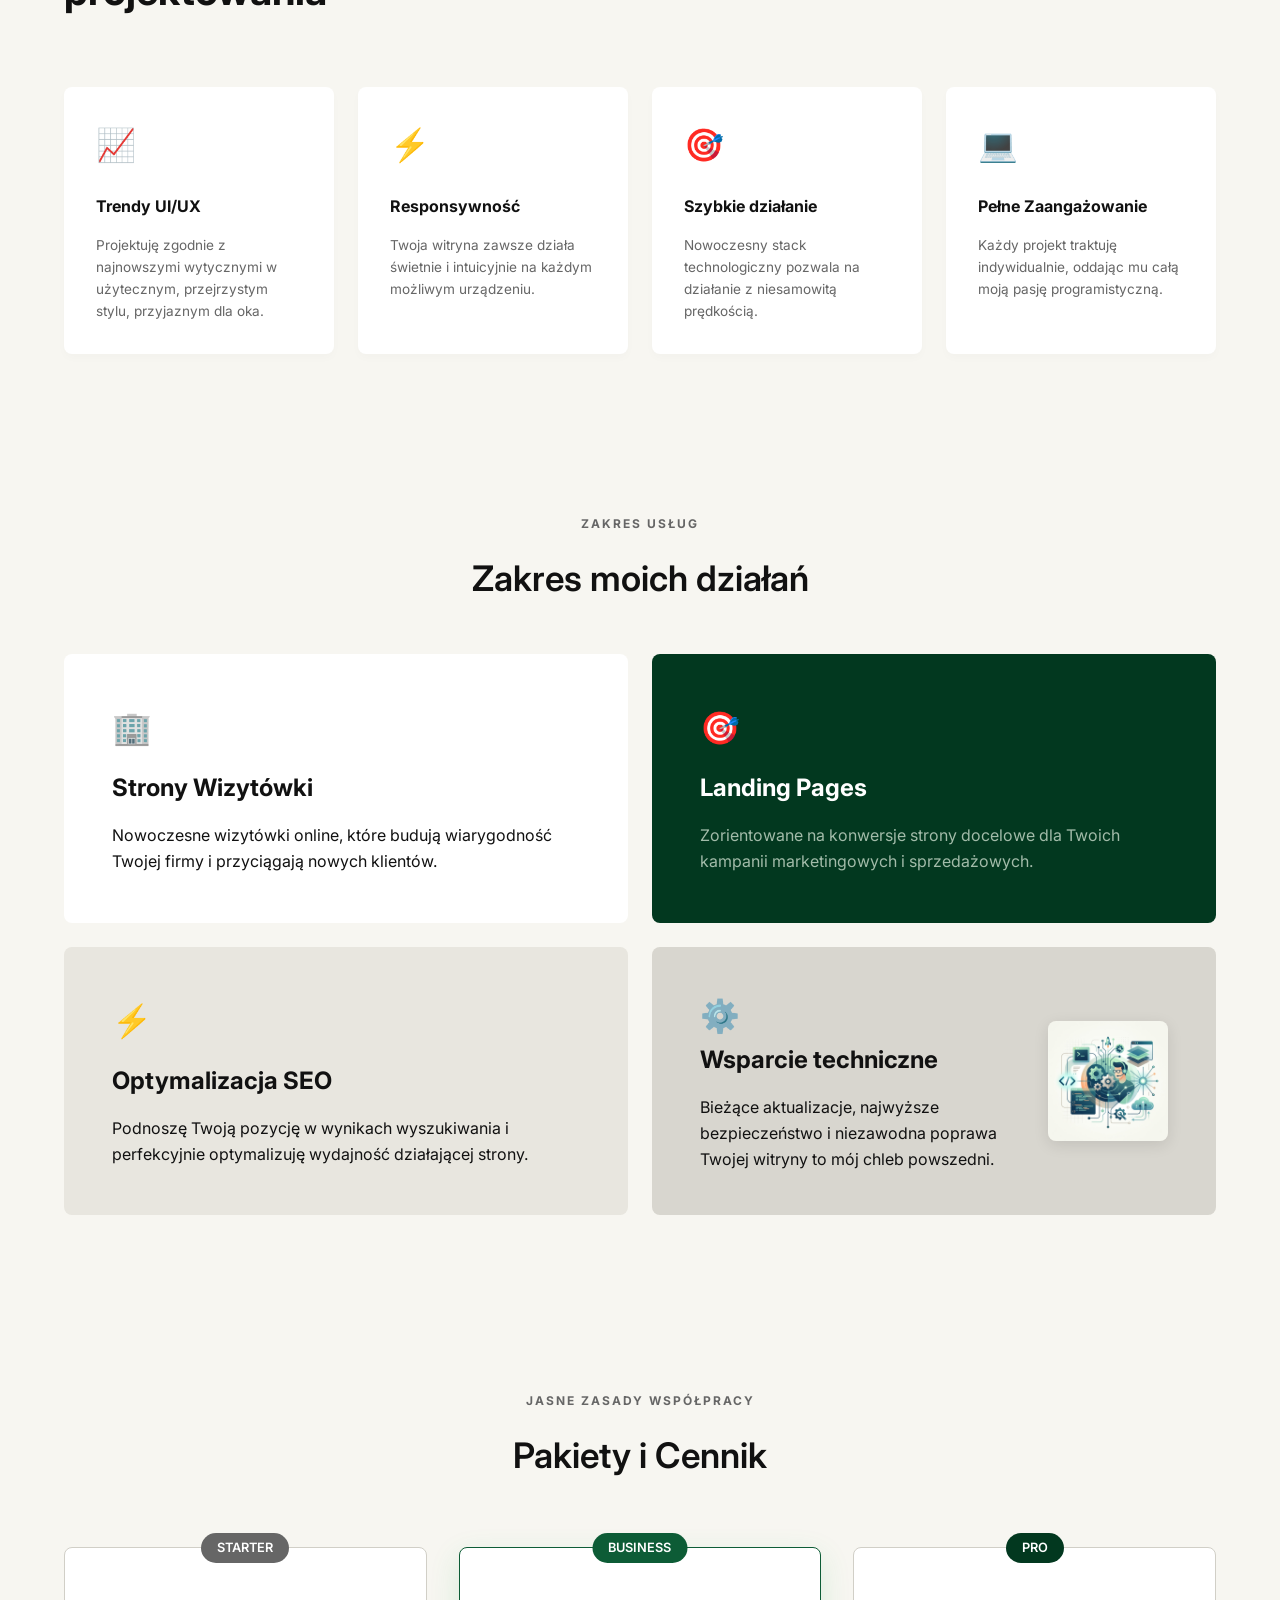
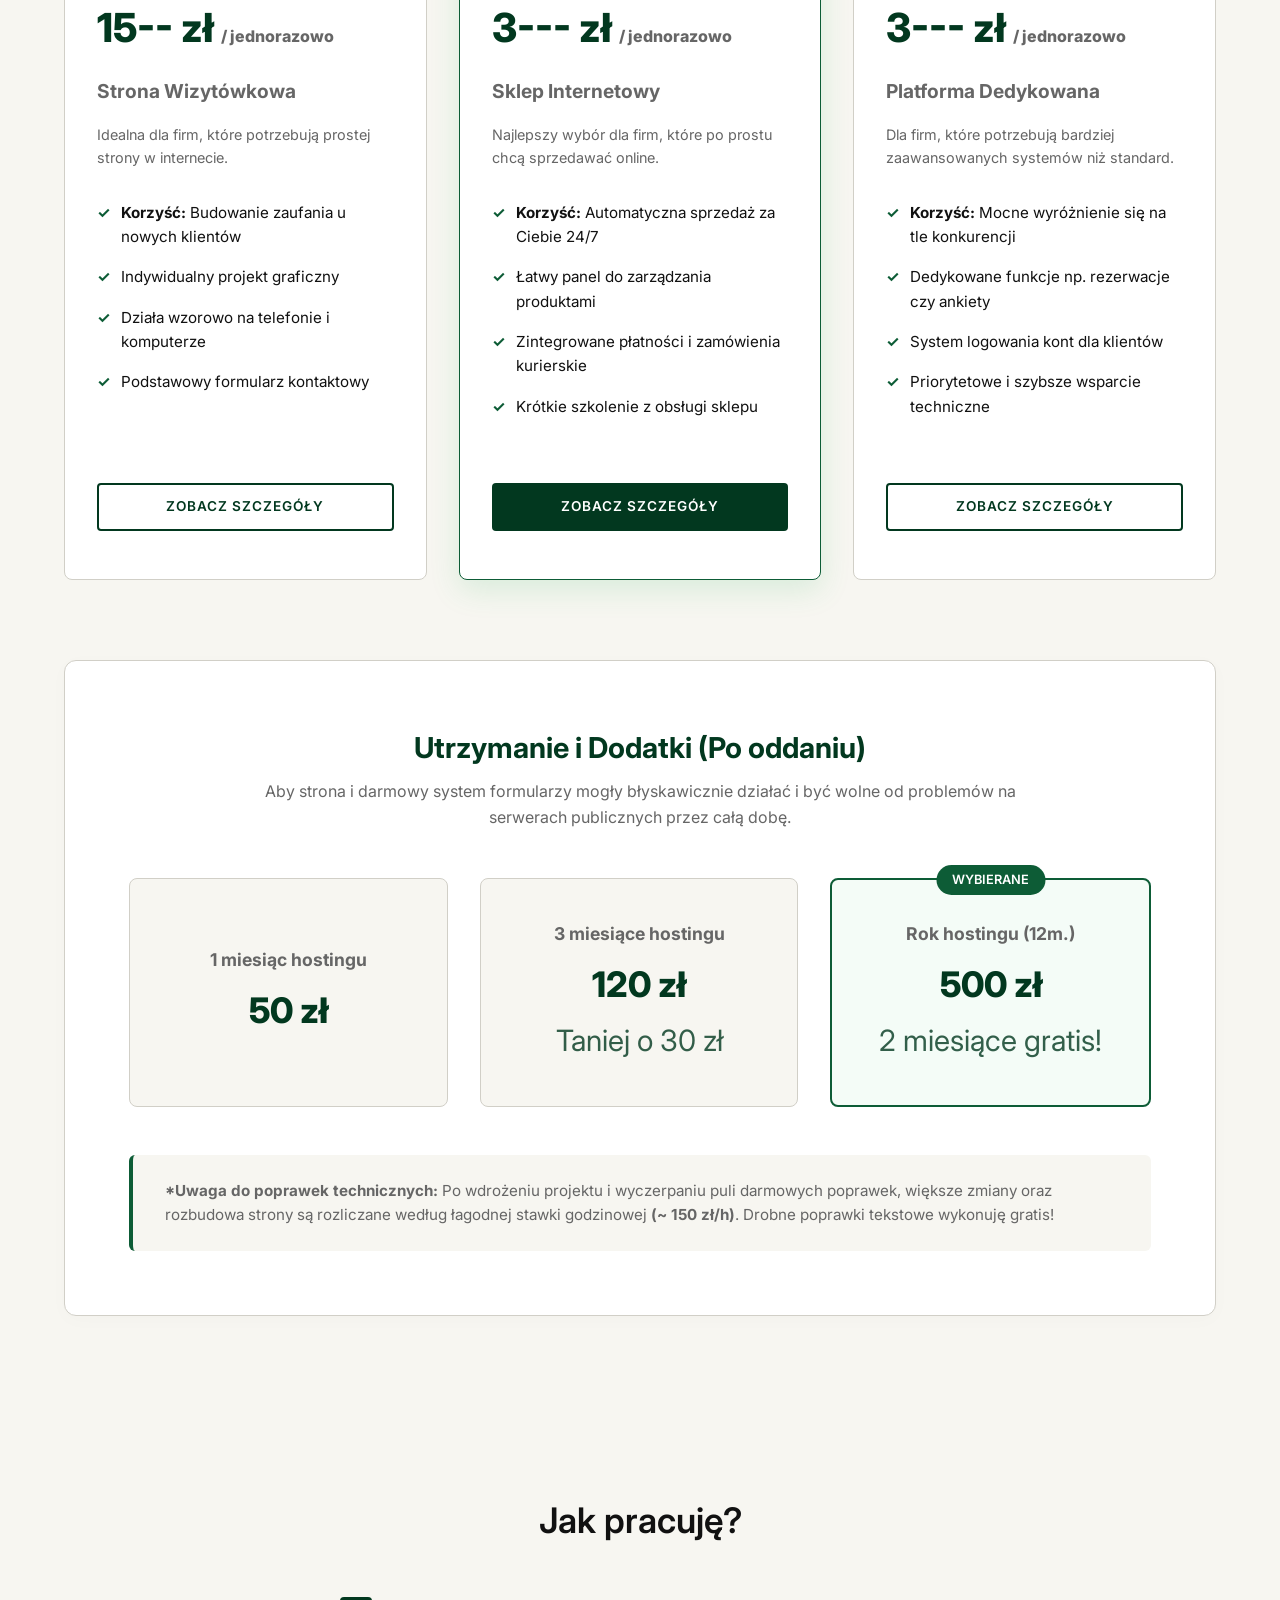
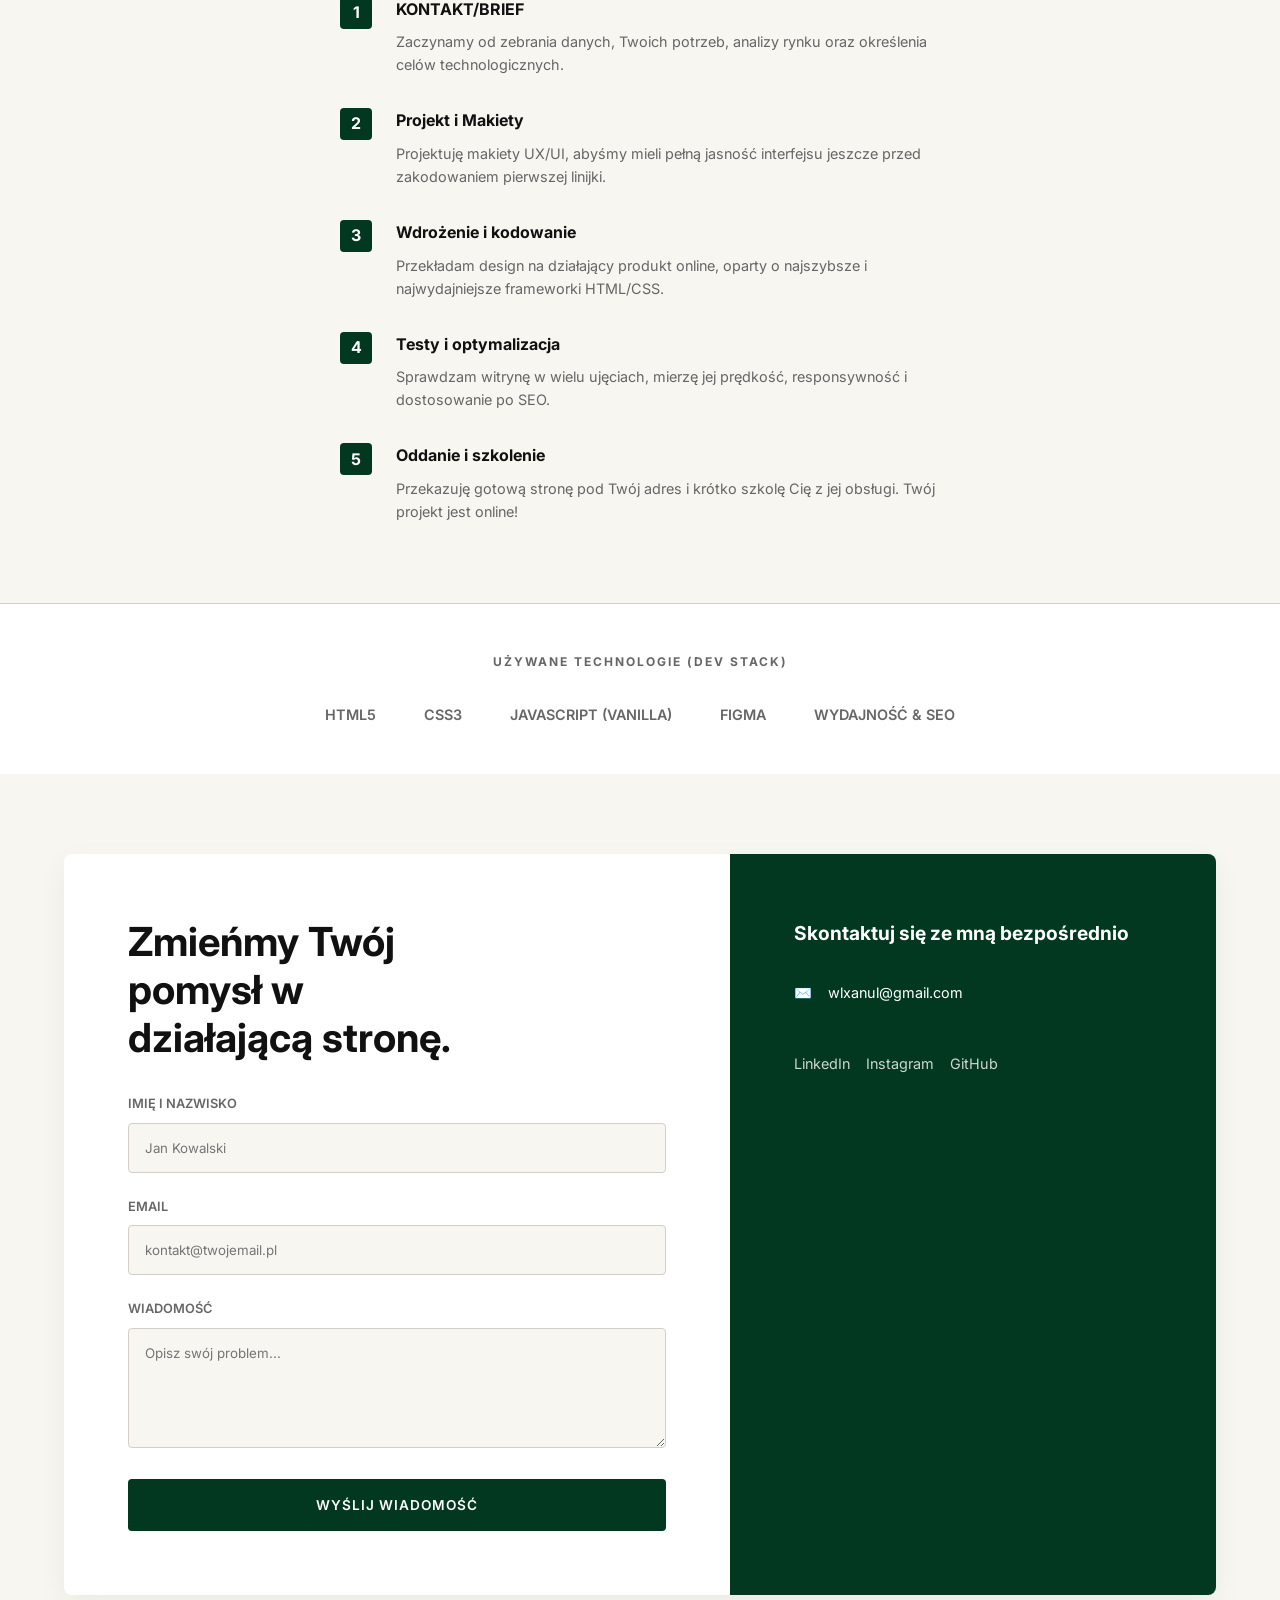
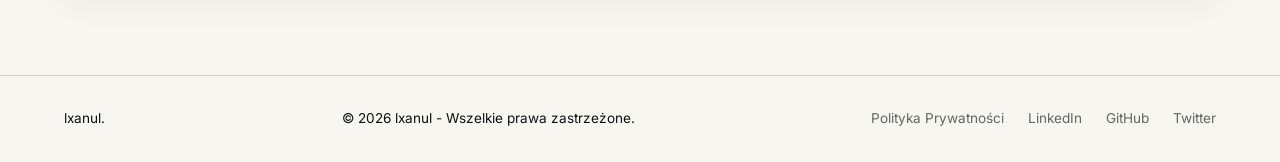
==== commit 69e3c4f2: "Update index.html" ====
--- a/index.html
+++ b/index.html
@@ -241,7 +241,7 @@
                 <!-- Starter Plan -->
                 <div class="pricing-card">
                     <div class="badge" style="background: var(--text-muted);">STARTER</div>
-                    <div class="price">1500 zł <span style="font-size: 1rem;">/ jednorazowo</span></div>
+                    <div class="price">15-- zł <span style="font-size: 1rem;">/ jednorazowo</span></div>
                     <h3>Strona Wizytówkowa</h3>
                     <p class="desc">Idealna dla firm, które potrzebują prostej strony w internecie.</p>
                     <ul class="features">
@@ -257,7 +257,7 @@
                 <!-- Business Plan -->
                 <div class="pricing-card popular">
                     <div class="badge">BUSINESS</div>
-                    <div class="price">3500 zł <span style="font-size: 1rem;">/ jednorazowo</span></div>
+                    <div class="price">3--- zł <span style="font-size: 1rem;">/ jednorazowo</span></div>
                     <h3>Sklep Internetowy</h3>
                     <p class="desc">Najlepszy wybór dla firm, które po prostu chcą sprzedawać online.</p>
                     <ul class="features">
@@ -273,7 +273,7 @@
                 <!-- Pro Plan -->
                 <div class="pricing-card">
                     <div class="badge" style="background: var(--primary-dark);">PRO</div>
-                    <div class="price">6500 zł <span style="font-size: 1rem;">/ jednorazowo</span></div>
+                    <div class="price">3--- zł <span style="font-size: 1rem;">/ jednorazowo</span></div>
                     <h3>Platforma Dedykowana</h3>
                     <p class="desc">Dla firm, które potrzebują bardziej zaawansowanych systemów niż standard.</p>
                     <ul class="features">
@@ -552,4 +552,4 @@
     </script>
 </body>
 
-</html>+</html>
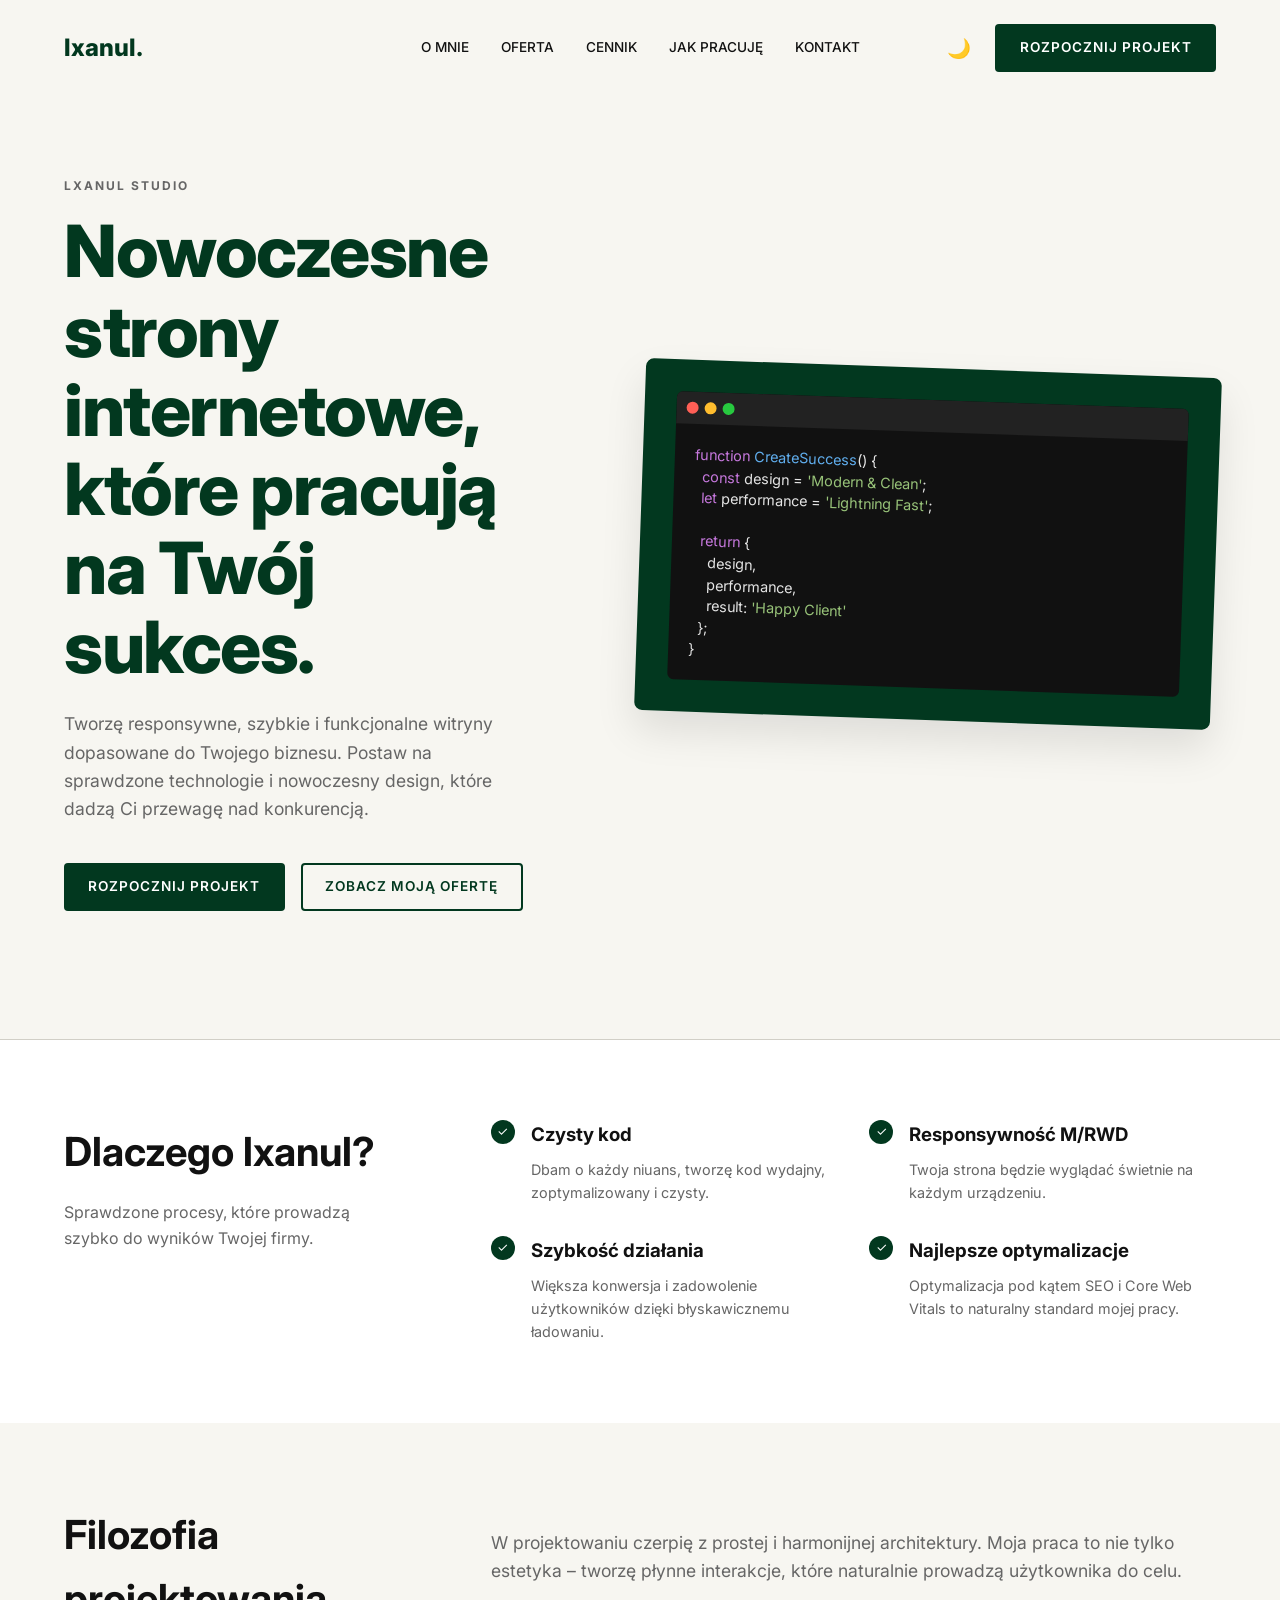
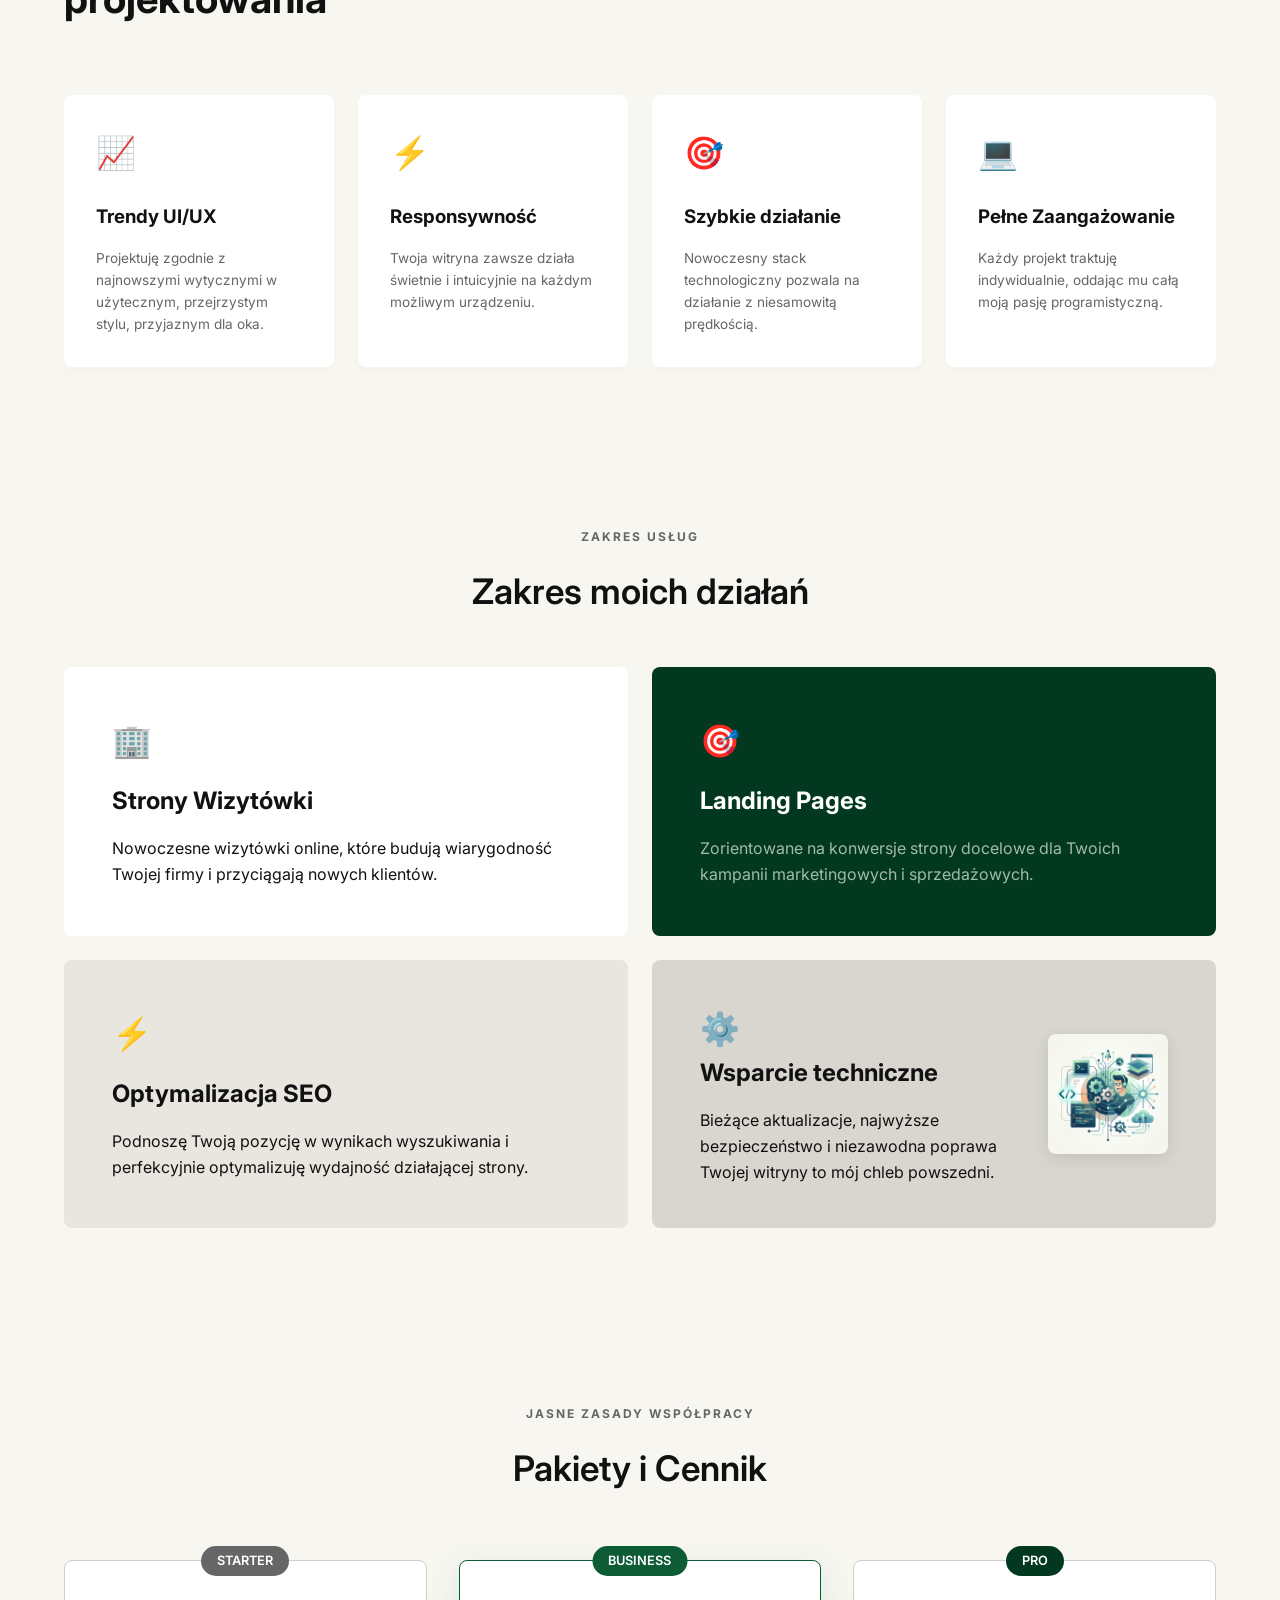
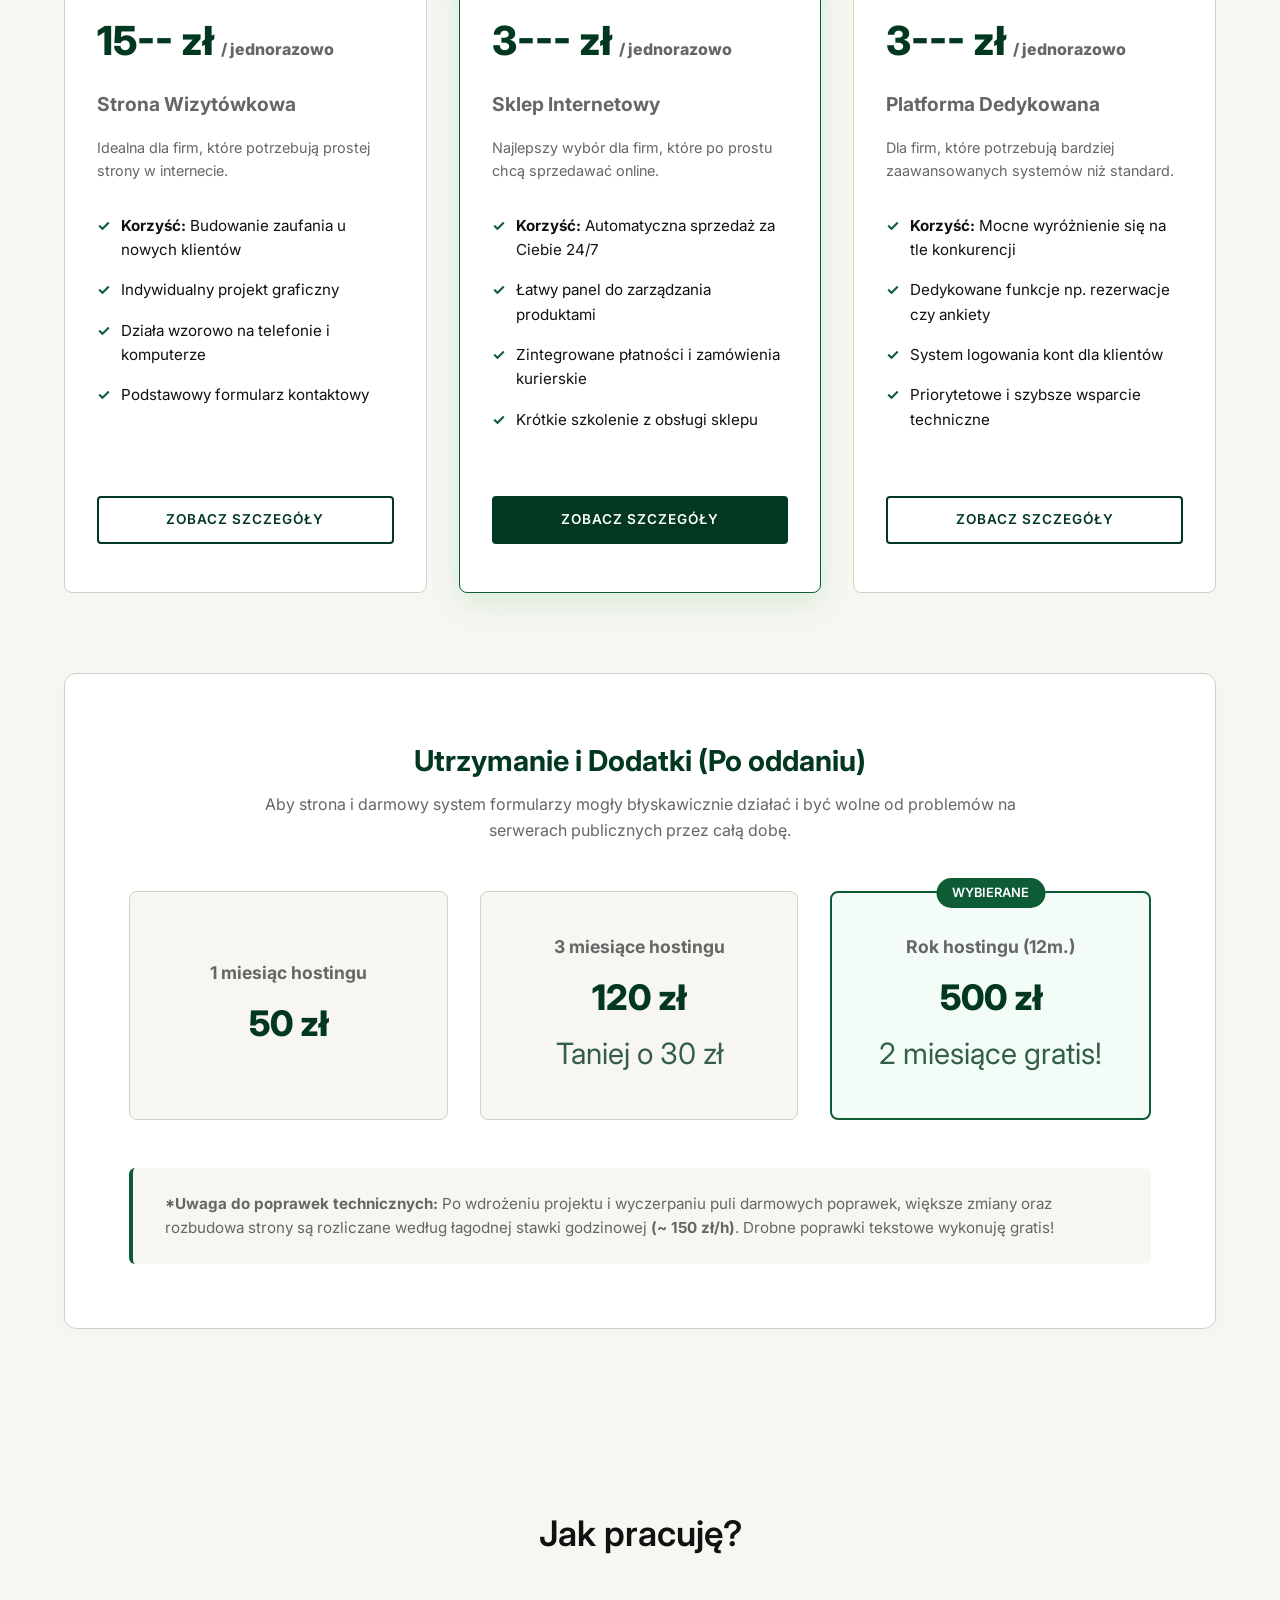
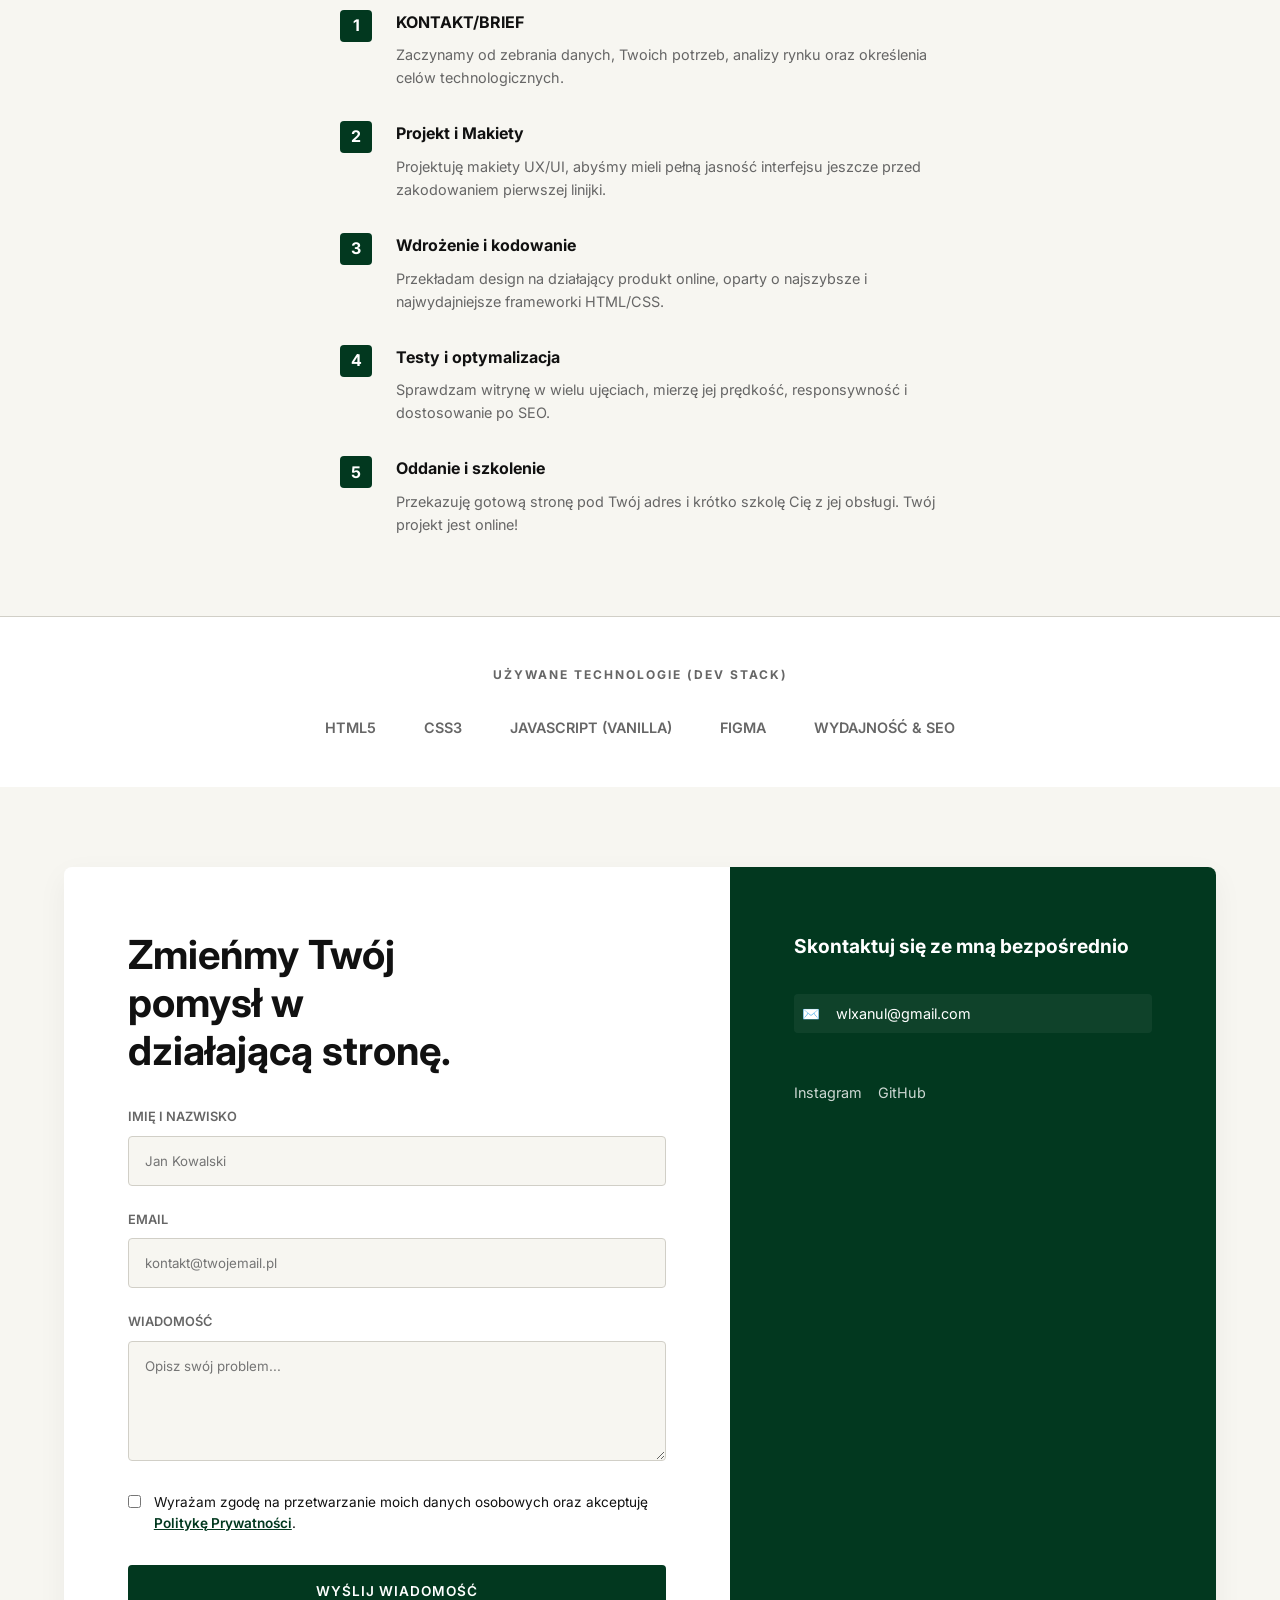
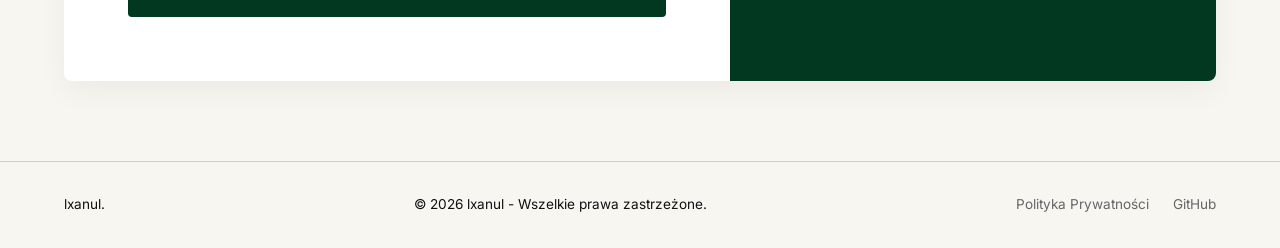
==== commit eb5f8639: "poprawa marginesy" ====
--- a/index.html
+++ b/index.html
@@ -101,28 +101,28 @@
                 <div class="feature-item">
                     <div class="icon-check">✓</div>
                     <div>
-                        <h4>Czysty kod</h4>
+                        <h3>Czysty kod</h3>
                         <p>Dbam o każdy niuans, tworzę kod wydajny, zoptymalizowany i czysty.</p>
                     </div>
                 </div>
                 <div class="feature-item">
                     <div class="icon-check">✓</div>
                     <div>
-                        <h4>Responsywność M/RWD</h4>
+                        <h3>Responsywność M/RWD</h3>
                         <p>Twoja strona będzie wyglądać świetnie na każdym urządzeniu.</p>
                     </div>
                 </div>
                 <div class="feature-item">
                     <div class="icon-check">✓</div>
                     <div>
-                        <h4>Szybkość działania</h4>
+                        <h3>Szybkość działania</h3>
                         <p>Większa konwersja i zadowolenie użytkowników dzięki błyskawicznemu ładowaniu.</p>
                     </div>
                 </div>
                 <div class="feature-item">
                     <div class="icon-check">✓</div>
                     <div>
-                        <h4>Najlepsze optymalizacje</h4>
+                        <h3>Najlepsze optymalizacje</h3>
                         <p>Optymalizacja pod kątem SEO i Core Web Vitals to naturalny standard mojej pracy.</p>
                     </div>
                 </div>
@@ -140,23 +140,23 @@
             <div class="philosophy-grid">
                 <div class="phil-card">
                     <span class="icon">📈</span>
-                    <h4>Trendy UI/UX</h4>
+                    <h3>Trendy UI/UX</h3>
                     <p>Projektuję zgodnie z najnowszymi wytycznymi w użytecznym, przejrzystym stylu, przyjaznym dla oka.
                     </p>
                 </div>
                 <div class="phil-card">
                     <span class="icon">⚡</span>
-                    <h4>Responsywność</h4>
+                    <h3>Responsywność</h3>
                     <p>Twoja witryna zawsze działa świetnie i intuicyjnie na każdym możliwym urządzeniu.</p>
                 </div>
                 <div class="phil-card">
                     <span class="icon">🎯</span>
-                    <h4>Szybkie działanie</h4>
+                    <h3>Szybkie działanie</h3>
                     <p>Nowoczesny stack technologiczny pozwala na działanie z niesamowitą prędkością.</p>
                 </div>
                 <div class="phil-card">
                     <span class="icon">💻</span>
-                    <h4>Pełne Zaangażowanie</h4>
+                    <h3>Pełne Zaangażowanie</h3>
                     <p>Każdy projekt traktuję indywidualnie, oddając mu całą moją pasję programistyczną.</p>
                 </div>
             </div>
@@ -294,18 +294,18 @@
                     serwerach publicznych przez całą dobę.</p>
                 <div class="hosting-grid">
                     <div class="host-item">
-                        <h4>1 miesiąc hostingu</h4>
+                        <h3>1 miesiąc hostingu</h3>
                         <div class="host-price">50 zł</div>
                     </div>
                     <div class="host-item">
-                        <h4>3 miesiące hostingu</h4>
+                        <h3>3 miesiące hostingu</h3>
                         <div class="host-price">120 zł <small
                                 style="display:block; font-weight:normal; opacity:0.8; margin-top:5px;">Taniej o 30
                                 zł</small></div>
                     </div>
                     <div class="host-item highlighted">
                         <div class="badge">Wybierane</div>
-                        <h4>Rok hostingu (12m.)</h4>
+                        <h3>Rok hostingu (12m.)</h3>
                         <div class="host-price">500 zł <small
                                 style="display:block; font-weight:normal; opacity:0.8; margin-top:5px;">2 miesiące
                                 gratis!</small></div>
@@ -326,7 +326,7 @@
                 <div class="process-item">
                     <div class="num">1</div>
                     <div class="process-text">
-                        <h4>KONTAKT/BRIEF</h4>
+                        <h3>KONTAKT/BRIEF</h3>
                         <p>Zaczynamy od zebrania danych, Twoich potrzeb, analizy rynku oraz określenia celów
                             technologicznych.</p>
                     </div>
@@ -334,7 +334,7 @@
                 <div class="process-item">
                     <div class="num">2</div>
                     <div class="process-text">
-                        <h4>Projekt i Makiety</h4>
+                        <h3>Projekt i Makiety</h3>
                         <p>Projektuję makiety UX/UI, abyśmy mieli pełną jasność interfejsu jeszcze przed zakodowaniem
                             pierwszej linijki.</p>
                     </div>
@@ -342,7 +342,7 @@
                 <div class="process-item">
                     <div class="num">3</div>
                     <div class="process-text">
-                        <h4>Wdrożenie i kodowanie</h4>
+                        <h3>Wdrożenie i kodowanie</h3>
                         <p>Przekładam design na działający produkt online, oparty o najszybsze i najwydajniejsze
                             frameworki HTML/CSS.</p>
                     </div>
@@ -350,7 +350,7 @@
                 <div class="process-item">
                     <div class="num">4</div>
                     <div class="process-text">
-                        <h4>Testy i optymalizacja</h4>
+                        <h3>Testy i optymalizacja</h3>
                         <p>Sprawdzam witrynę w wielu ujęciach, mierzę jej prędkość, responsywność i dostosowanie po SEO.
                         </p>
                     </div>
@@ -358,7 +358,7 @@
                 <div class="process-item">
                     <div class="num">5</div>
                     <div class="process-text">
-                        <h4>Oddanie i szkolenie</h4>
+                        <h3>Oddanie i szkolenie</h3>
                         <p>Przekazuję gotową stronę pod Twój adres i krótko szkolę Cię z jej obsługi. Twój projekt jest
                             online!</p>
                     </div>
@@ -396,6 +396,12 @@
                         <label>Wiadomość</label>
                         <textarea name="message" placeholder="Opisz swój problem..." required></textarea>
                     </div>
+                    <div class="form-checkbox">
+                        <input type="checkbox" id="privacyConsent" name="privacyConsent" required>
+                        <label for="privacyConsent">
+                            Wyrażam zgodę na przetwarzanie moich danych osobowych oraz akceptuję <a href="polityka-prywatnosci.html" target="_blank">Politykę Prywatności</a>.
+                        </label>
+                    </div>
                     <button type="submit" class="btn btn-primary submit-btn" id="submitBtn">WYŚLIJ WIADOMOŚĆ</button>
                     <div id="formResult"
                         style="display: none; margin-top: 15px; font-size: 0.9rem; font-weight: 600; text-align: center; border-radius: 4px;">
@@ -404,11 +410,11 @@
             </div>
             <div class="contact-info">
                 <h3>Skontaktuj się ze mną bezpośrednio</h3>
-                <div class="info-item">
-                    <span>✉️</span> wlxanul@gmail.com
+                <div class="info-item copyable-email" onclick="copyEmail()" title="Kliknij, aby skopiować" role="button" tabindex="0">
+                    <span id="emailIcon">✉️</span> <span id="emailText">wlxanul@gmail.com</span>
+                    <span class="copy-tooltip"></span>
                 </div>
                 <div class="socials">
-                    <a href="#">LinkedIn</a>
                     <a href="#">Instagram</a>
                     <a href="#">GitHub</a>
                 </div>
@@ -422,9 +428,7 @@
         <div class="rights">© 2026 lxanul - Wszelkie prawa zastrzeżone.</div>
         <div class="footer-links">
             <a href="polityka-prywatnosci.html">Polityka Prywatności</a>
-            <a href="#">LinkedIn</a>
             <a href="#">GitHub</a>
-            <a href="#">Twitter</a>
         </div>
     </footer>
 
@@ -549,6 +553,25 @@
                 localStorage.setItem('theme', theme);
             });
         }
+
+        // --- Copy Email to Clipboard ---
+        function copyEmail() {
+            const email = "wlxanul@gmail.com";
+            navigator.clipboard.writeText(email).then(() => {
+                const tooltip = document.querySelector('.copy-tooltip');
+                const container = document.querySelector('.copyable-email');
+                tooltip.innerText = "Skopiowano!";
+                tooltip.classList.add('active');
+                container.classList.add('copied');
+                setTimeout(() => {
+                    tooltip.classList.remove('active');
+                    container.classList.remove('copied');
+                    setTimeout(() => tooltip.innerText = "", 300); // clear text after fade out
+                }, 2000);
+            }).catch(err => {
+                console.error('Błąd kopiowania do schowka: ', err);
+            });
+        }
     </script>
 </body>
 
--- a/styles.css
+++ b/styles.css
@@ -281,7 +281,7 @@
     font-size: 0.8rem;
     flex-shrink: 0;
 }
-.feature-item h4 {
+.feature-item h3 {
     margin-bottom: 0.5rem;
 }
 .feature-item p {
@@ -325,7 +325,7 @@
     margin-bottom: 1.5rem;
     display: block;
 }
-.phil-card h4 {
+.phil-card h3 {
     margin-bottom: 1rem;
 }
 .phil-card p {
@@ -468,7 +468,7 @@
     font-weight: bold;
     flex-shrink: 0;
 }
-.process-text h4 {
+.process-text h3 {
     margin-bottom: 0.5rem;
     font-size: 1rem;
 }
@@ -539,6 +539,29 @@
     min-height: 120px;
     resize: vertical;
 }
+.form-checkbox {
+    display: flex;
+    align-items: flex-start;
+    gap: 0.8rem;
+    margin-bottom: 2rem;
+}
+.form-checkbox input {
+    width: auto;
+    margin-top: 3px;
+    accent-color: var(--primary-dark);
+}
+.form-checkbox label {
+    text-transform: none;
+    font-size: 0.85rem;
+    font-weight: 400;
+    margin-bottom: 0;
+    line-height: 1.5;
+}
+.form-checkbox label a {
+    color: var(--primary-dark);
+    text-decoration: underline;
+    font-weight: 600;
+}
 .submit-btn {
     width: 100%;
     padding: 1rem;
@@ -560,6 +583,35 @@
     align-items: center;
     gap: 1rem;
     font-size: 0.9rem;
+}
+.copyable-email {
+    cursor: pointer;
+    position: relative;
+    transition: var(--transition);
+    padding: 0.5rem;
+    border-radius: 4px;
+    background: rgba(255, 255, 255, 0.05);
+}
+.copyable-email:hover {
+    background: rgba(255, 255, 255, 0.1);
+}
+.copy-tooltip {
+    font-size: 0.75rem;
+    background: var(--primary-light);
+    color: var(--white);
+    padding: 2px 8px;
+    border-radius: 4px;
+    margin-left: auto;
+    font-weight: 600;
+    transition: all 0.3s ease;
+    opacity: 0;
+    visibility: hidden;
+    transform: translateX(-10px);
+}
+.copy-tooltip.active {
+    opacity: 1;
+    visibility: visible;
+    transform: translateX(0);
 }
 .socials {
     margin-top: 3rem;
@@ -739,7 +791,7 @@
     font-weight: 600;
     text-transform: uppercase;
 }
-.host-item h4 {
+.host-item h3 {
     font-size: 1.1rem;
     color: var(--text-muted);
     margin-bottom: 0.5rem;
@@ -764,6 +816,7 @@
 @media (max-width: 900px) {
     .hero, .features-section, .philosophy-content, .contact-section {
         flex-direction: column;
+        gap: 2.5rem;
     }
     .hero-content h1 { font-size: clamp(2.2rem, 8vw, 3rem); }
     .features-list, .philosophy-grid, .services-grid, .testimonial-grid, .pricing-grid {
@@ -772,6 +825,29 @@
     .hosting-module { padding: 2rem; }
     .hosting-grid { flex-direction: column; }
     .nav-links { display: none; }
+
+    /* Footer Fixes */
+    footer {
+        flex-direction: column;
+        gap: 1.5rem;
+        text-align: center;
+        padding: 3rem 5%;
+    }
+    .footer-links {
+        flex-wrap: wrap;
+        justify-content: center;
+        gap: 1rem;
+    }
+
+    /* Padding/Margin Fixes for Mobile */
+    .hero { padding: 3rem 5% 4rem; }
+    .contact-form, .contact-info { padding: 2.5rem 1.5rem; }
+    .service-card { padding: 2.5rem 1.5rem; }
+    .pricing-card { padding: 2.5rem 1.5rem; }
+    .phil-card { padding: 1.5rem; }
+    .features-section, .philosophy-section, .services-section, .pricing-section, .process-section {
+        padding: 4rem 5%;
+    }
 }
 
 /* Scroll Reveal Animations */
